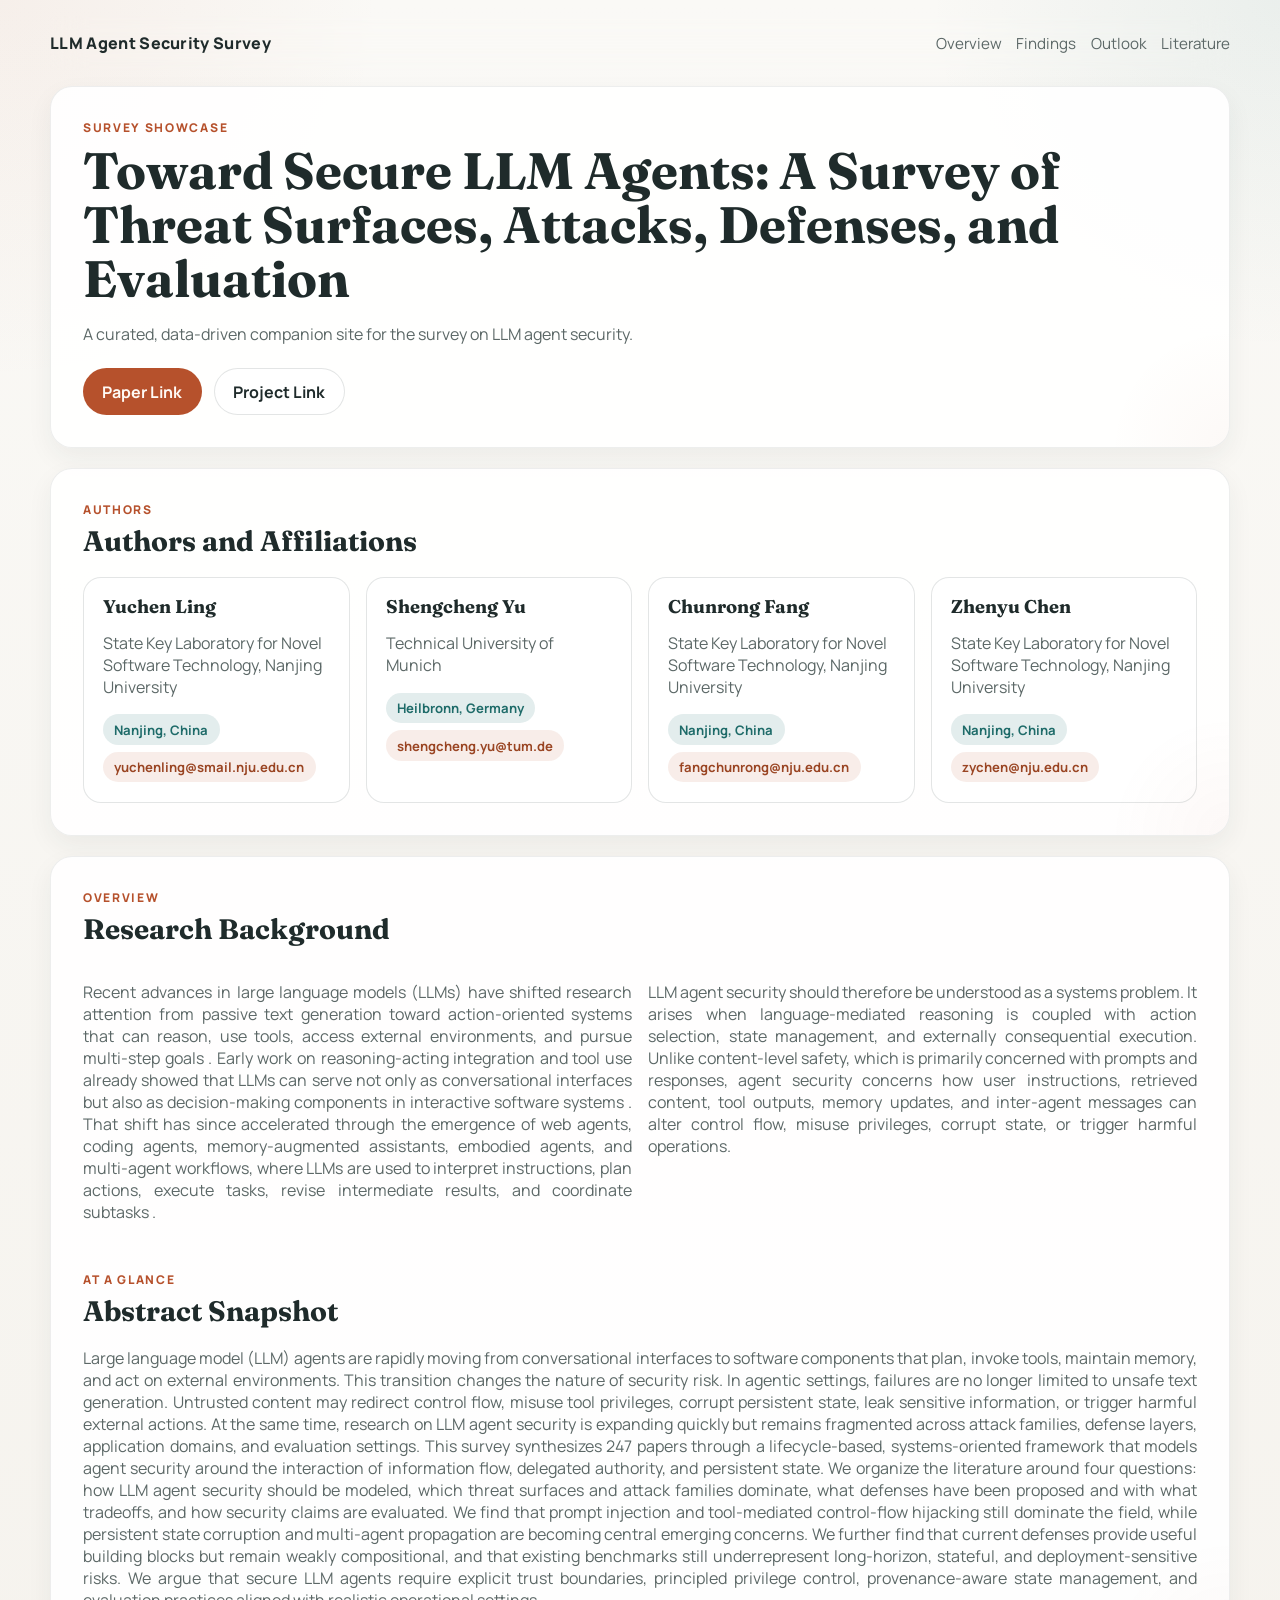
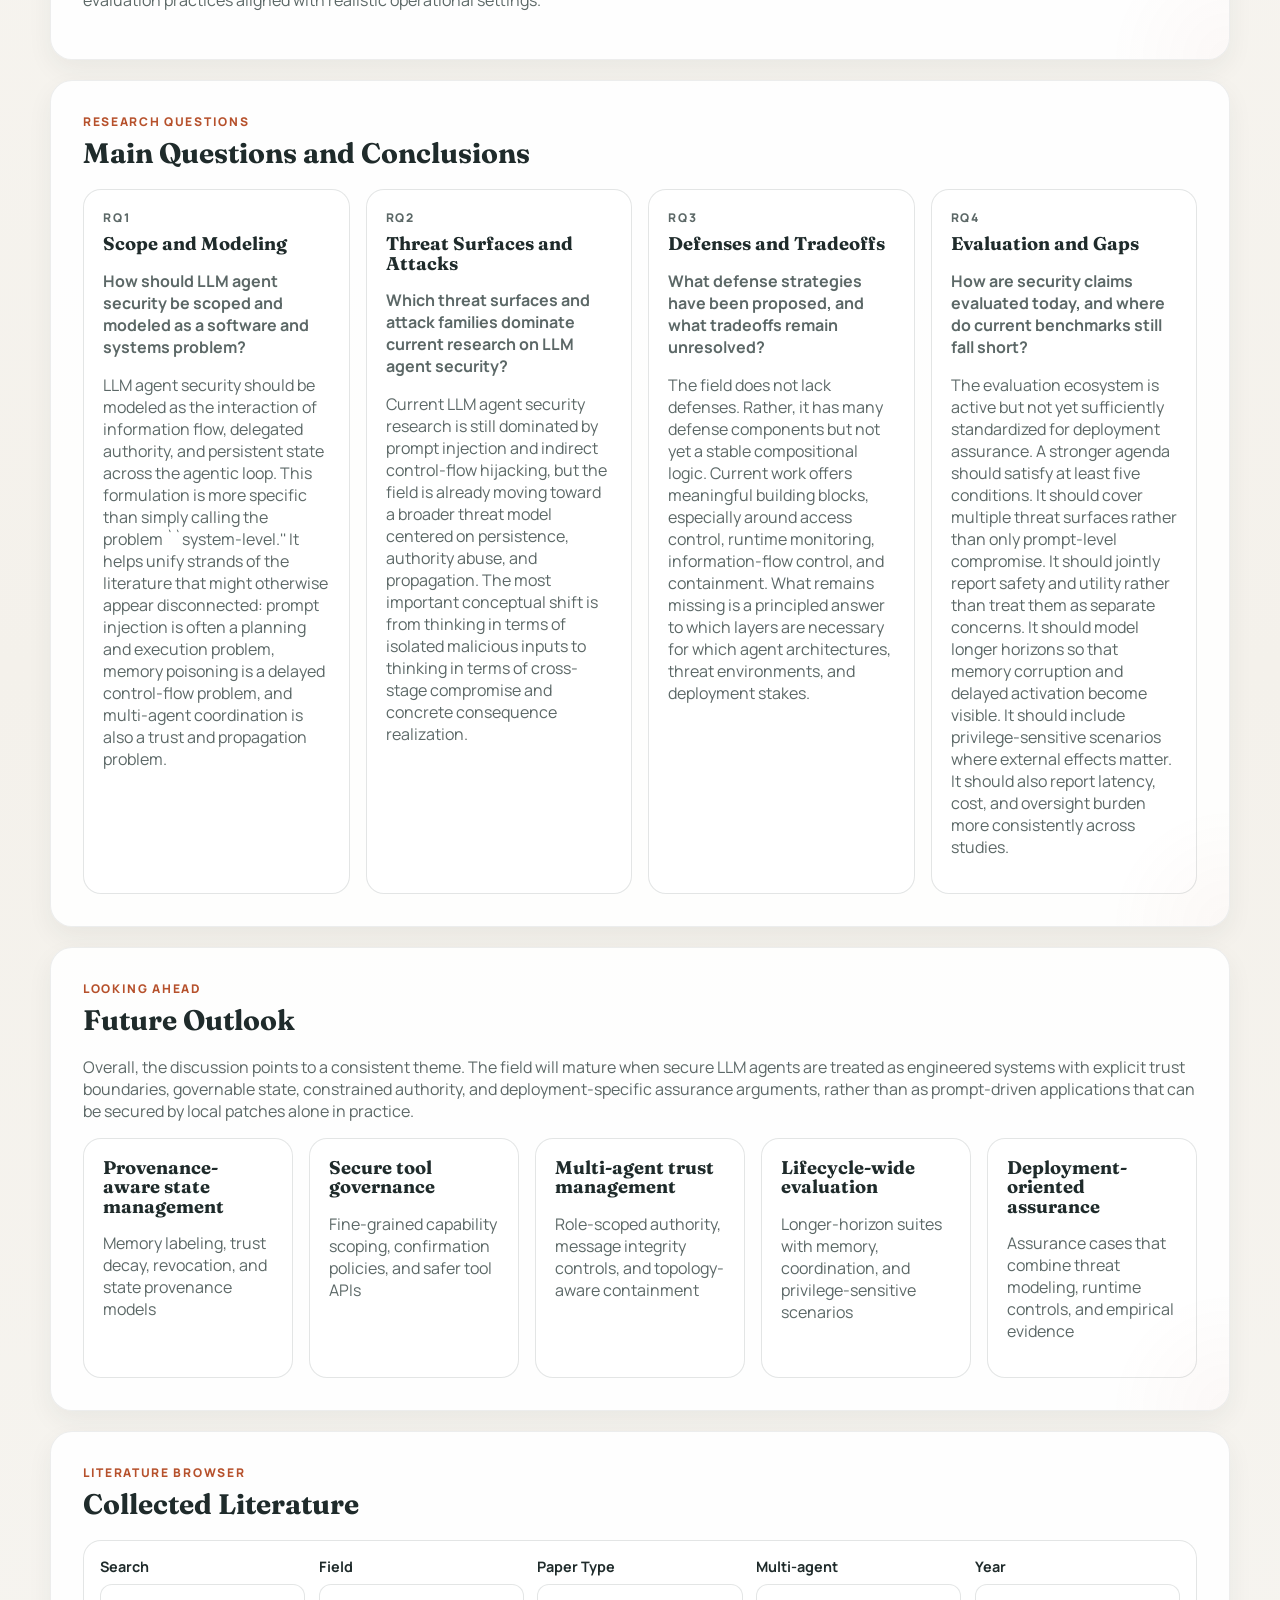
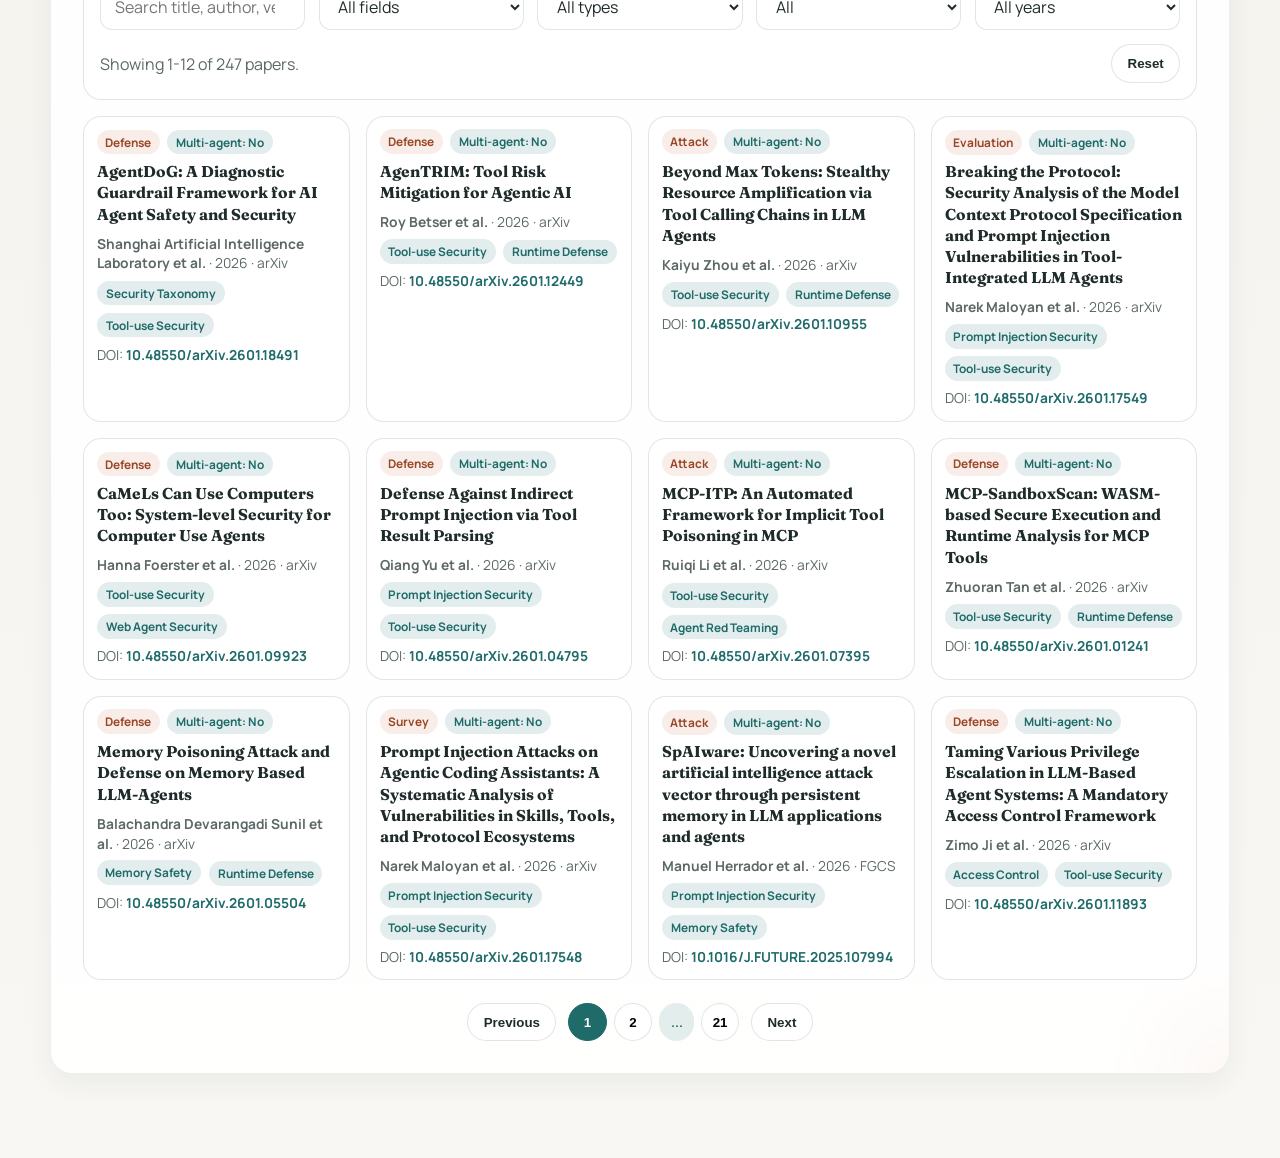
==== index.html @ 37739807 "remove local path" ====
<!DOCTYPE html>
<html lang="en">
  <head>
    <meta charset="UTF-8" />
    <meta name="viewport" content="width=device-width, initial-scale=1.0" />
    <title>LLM Agent Security Survey</title>
    <meta
      name="description"
      content="A data-driven companion site for the survey Toward Secure LLM Agents."
    />
    <link rel="preconnect" href="https://fonts.googleapis.com" />
    <link rel="preconnect" href="https://fonts.gstatic.com" crossorigin />
    <link
      href="https://fonts.googleapis.com/css2?family=Fraunces:opsz,wght@9..144,600;9..144,700&family=Manrope:wght@400;500;600;700;800&display=swap"
      rel="stylesheet"
    />
    <link rel="stylesheet" href="./styles.css" />
  </head>
  <body>
    <div class="page-shell">
      <header class="site-header">
        <a class="brand" href="#top">LLM Agent Security Survey</a>
        <nav class="top-nav">
          <a href="#overview">Overview</a>
          <a href="#questions">Findings</a>
          <a href="#outlook">Outlook</a>
          <a href="#literature">Literature</a>
        </nav>
      </header>

      <main id="top">
        <section class="hero panel">
          <div class="hero-copy">
            <p class="eyebrow">Survey Showcase</p>
            <h1 id="survey-title">Loading survey title...</h1>
            <p id="survey-subtitle" class="hero-subtitle"></p>
            <div class="hero-actions">
              <a id="paper-link" class="button button-primary" href="https://arxiv.org/abs/2606.10749" target="_blank" rel="noreferrer">
                Paper Link
              </a>
              <a id="code-link" class="button button-secondary" href="#" target="_blank" rel="noreferrer">
                Project Link
              </a>
            </div>
          </div>
        </section>

        <section class="authors panel">
          <div class="section-heading">
            <p class="eyebrow">Authors</p>
            <h2>Authors and Affiliations</h2>
          </div>
          <div id="authors-grid" class="authors-grid"></div>
        </section>

        <section id="overview" class="panel">
          <div class="section-heading">
            <p class="eyebrow">Overview</p>
            <h2>Research Background</h2>
          </div>
          <div id="background-copy" class="copy-grid"></div>

          <div class="section-heading section-heading-tight">
            <p class="eyebrow">At A Glance</p>
            <h2>Abstract Snapshot</h2>
          </div>
          <p id="abstract-copy" class="abstract-copy"></p>
        </section>

        <section id="questions" class="panel">
          <div class="section-heading">
            <p class="eyebrow">Research Questions</p>
            <h2>Main Questions and Conclusions</h2>
          </div>
          <div id="questions-grid" class="question-grid"></div>
        </section>

        <section id="outlook" class="panel">
          <div class="section-heading">
            <p class="eyebrow">Looking Ahead</p>
            <h2>Future Outlook</h2>
          </div>
          <p id="outlook-intro" class="section-intro"></p>
          <div id="outlook-grid" class="outlook-grid"></div>
        </section>

        <section id="literature" class="panel literature-panel">
          <div class="section-heading">
            <p class="eyebrow">Literature Browser</p>
            <h2>Collected Literature</h2>
          </div>

          <div class="controls-card">
            <div class="search-row">
              <label class="field">
                <span>Search</span>
                <input id="search-input" type="search" placeholder="Search title, author, venue, DOI..." />
              </label>

              <label class="field">
                <span>Field</span>
                <select id="search-field">
                  <option value="all">All fields</option>
                  <option value="title">Title</option>
                  <option value="authors">Authors</option>
                  <option value="venue">Venue</option>
                  <option value="year">Year</option>
                  <option value="doi">DOI</option>
                  <option value="typeTag">Type tag</option>
                  <option value="multiAgentLabel">Multi-agent</option>
                </select>
              </label>

              <label class="field">
                <span>Paper Type</span>
                <select id="type-filter">
                  <option value="all">All types</option>
                </select>
              </label>

              <label class="field">
                <span>Multi-agent</span>
                <select id="multi-agent-filter">
                  <option value="all">All</option>
                  <option value="Yes">Yes</option>
                  <option value="No">No</option>
                </select>
              </label>

              <label class="field">
                <span>Year</span>
                <select id="year-filter">
                  <option value="all">All years</option>
                </select>
              </label>
            </div>

            <div class="results-bar">
              <p id="results-summary" class="results-summary"></p>
              <button id="reset-filters" class="button button-secondary button-small" type="button">
                Reset
              </button>
            </div>
          </div>

          <div id="literature-grid" class="literature-grid"></div>

          <div class="pagination-bar">
            <button id="prev-page" class="button button-secondary button-small" type="button">Previous</button>
            <div id="page-numbers" class="page-numbers"></div>
            <button id="next-page" class="button button-secondary button-small" type="button">Next</button>
          </div>
        </section>
      </main>
    </div>

    <script src="./app.js?v=260610749-email" defer></script>
  </body>
</html>
---- styles.css ----
:root {
  --bg: #f7f6f2;
  --bg-strong: #f0ede6;
  --paper: rgba(255, 255, 255, 0.9);
  --ink: #1f2b2b;
  --muted: #5c6867;
  --line: rgba(31, 43, 43, 0.12);
  --accent: #b6512c;
  --accent-deep: #8d3b1b;
  --accent-soft: rgba(182, 81, 44, 0.12);
  --teal: #1e6b69;
  --teal-soft: rgba(30, 107, 105, 0.12);
  --shadow: 0 10px 26px rgba(31, 43, 43, 0.06);
  --radius-lg: 22px;
  --radius-md: 18px;
  --radius-sm: 12px;
  --max-width: 1180px;
}

* {
  box-sizing: border-box;
}

html {
  scroll-behavior: smooth;
}

body {
  margin: 0;
  min-height: 100vh;
  font-family: "Manrope", sans-serif;
  color: var(--ink);
  background:
    radial-gradient(circle at top left, rgba(182, 81, 44, 0.06), transparent 24rem),
    radial-gradient(circle at top right, rgba(30, 107, 105, 0.07), transparent 22rem),
    linear-gradient(180deg, #faf9f6 0%, #f4f1eb 52%, #f8f7f4 100%);
}

a {
  color: inherit;
}

.page-shell {
  width: min(calc(100% - 2rem), var(--max-width));
  margin: 0 auto;
  padding: 1rem 0 4rem;
}

.site-header {
  position: sticky;
  top: 0;
  z-index: 20;
  display: flex;
  justify-content: space-between;
  align-items: center;
  gap: 1rem;
  margin: 0 0 1rem;
  padding: 1rem 0;
  backdrop-filter: blur(16px);
}

.brand {
  font-weight: 800;
  text-decoration: none;
  letter-spacing: 0.02em;
}

.top-nav {
  display: flex;
  flex-wrap: wrap;
  gap: 0.9rem;
}

.top-nav a {
  color: var(--muted);
  text-decoration: none;
  font-size: 0.95rem;
}

.panel {
  background: var(--paper);
  border: 1px solid rgba(31, 43, 43, 0.08);
  box-shadow: var(--shadow);
  border-radius: var(--radius-lg);
  padding: 2rem;
  margin-bottom: 1.25rem;
  position: relative;
  overflow: hidden;
}

.panel::after {
  content: "";
  position: absolute;
  inset: auto -8rem -8rem auto;
  width: 16rem;
  height: 16rem;
  background: radial-gradient(circle, rgba(182, 81, 44, 0.035), transparent 66%);
  pointer-events: none;
}

.hero {
  min-height: auto;
}

.eyebrow {
  margin: 0 0 0.5rem;
  text-transform: uppercase;
  letter-spacing: 0.14em;
  font-size: 0.75rem;
  font-weight: 800;
  color: var(--accent);
}

h1,
h2,
h3 {
  font-family: "Fraunces", serif;
  line-height: 1.05;
  margin: 0;
}

h1 {
  font-size: clamp(2.4rem, 4vw, 4rem);
  max-width: none;
}

h2 {
  font-size: clamp(1.6rem, 2.2vw, 2.2rem);
}

.hero-subtitle,
.section-intro,
.abstract-copy,
.copy-grid p,
.question-card p,
.outlook-card p,
.author-card p,
.paper-card p {
  color: var(--muted);
}

#overview .copy-grid p,
#overview .abstract-copy {
  text-align: justify;
  text-justify: inter-word;
}

.hero-subtitle {
  margin: 1rem 0 1.25rem;
  max-width: 72ch;
  font-size: 1rem;
  line-height: 1.7;
}

.hero-actions,
.pagination-bar,
.results-bar {
  display: flex;
  align-items: center;
  gap: 0.75rem;
  flex-wrap: wrap;
}

.button {
  display: inline-flex;
  align-items: center;
  justify-content: center;
  gap: 0.4rem;
  min-height: 2.9rem;
  padding: 0 1.15rem;
  border-radius: 999px;
  border: 1px solid transparent;
  text-decoration: none;
  font-weight: 700;
  cursor: pointer;
  transition: transform 180ms ease, background 180ms ease, border-color 180ms ease;
}

.button:hover {
  transform: translateY(-1px);
}

.button-primary {
  background: var(--accent);
  color: #fffaf5;
}

.button-primary:hover {
  background: var(--accent-deep);
}

.button-secondary {
  background: rgba(255, 255, 255, 0.82);
  border-color: var(--line);
  color: var(--ink);
}

.button-small {
  min-height: 2.4rem;
  padding: 0 0.95rem;
}

.author-card,
.question-card,
.outlook-card,
.paper-card,
.controls-card {
  border-radius: var(--radius-md);
  border: 1px solid var(--line);
  background: rgba(255, 255, 255, 0.86);
}

.section-heading {
  margin-bottom: 1.35rem;
}

.section-heading-tight {
  margin-top: 2rem;
}

.authors-grid,
.question-grid,
.outlook-grid,
.literature-grid,
.copy-grid {
  display: grid;
  gap: 1rem;
}

.authors-grid {
  grid-template-columns: repeat(auto-fit, minmax(220px, 1fr));
}

.copy-grid {
  grid-template-columns: repeat(auto-fit, minmax(260px, 1fr));
}

.question-grid {
  grid-template-columns: repeat(auto-fit, minmax(250px, 1fr));
}

.outlook-grid {
  grid-template-columns: repeat(5, minmax(0, 1fr));
}

.literature-grid {
  grid-template-columns: repeat(auto-fit, minmax(235px, 1fr));
  margin-top: 1rem;
}

.author-card,
.question-card,
.outlook-card,
.paper-card {
  padding: 1.2rem;
}

.author-card h3,
.question-card h3,
.outlook-card h3,
.paper-card h3 {
  font-size: 1.15rem;
  margin-bottom: 0.65rem;
}

.author-meta,
.paper-meta,
.paper-tags,
.page-numbers {
  display: flex;
  gap: 0.45rem;
  flex-wrap: wrap;
}

.chip {
  display: inline-flex;
  align-items: center;
  min-height: 1.9rem;
  padding: 0 0.7rem;
  border-radius: 999px;
  background: rgba(182, 81, 44, 0.1);
  color: #9a4523;
  font-size: 0.82rem;
  font-weight: 700;
}

.chip-muted {
  background: var(--teal-soft);
  color: var(--teal);
}

.chip-email {
  text-decoration: none;
}

.chip-email:hover {
  text-decoration: underline;
}

.controls-card {
  padding: 1rem;
}

.search-row {
  display: grid;
  grid-template-columns: repeat(5, minmax(0, 1fr));
  gap: 0.85rem;
}

.field {
  display: flex;
  flex-direction: column;
  gap: 0.45rem;
}

.field span {
  font-size: 0.9rem;
  font-weight: 700;
}

.field input,
.field select {
  min-height: 2.9rem;
  width: 100%;
  padding: 0 0.9rem;
  border-radius: var(--radius-sm);
  border: 1px solid var(--line);
  background: #ffffff;
  color: var(--ink);
  font: inherit;
}

.results-bar {
  justify-content: space-between;
  margin-top: 0.9rem;
}

.results-summary {
  margin: 0;
  color: var(--muted);
}

.paper-card {
  display: flex;
  flex-direction: column;
  gap: 0.45rem;
  padding: 0.78rem 0.82rem;
}

.paper-card h3 {
  font-size: 0.98rem;
  line-height: 1.35;
  margin-bottom: 0.1rem;
}

.paper-card .meta-line {
  margin: 0;
  font-size: 0.86rem;
  line-height: 1.45;
}

.paper-card .doi-link {
  color: var(--teal);
  text-decoration: none;
  font-weight: 700;
  word-break: break-all;
}

.paper-card .doi-link:hover {
  text-decoration: underline;
}

.paper-card .empty-doi {
  color: var(--muted);
  font-style: italic;
}

.paper-card .chip {
  min-height: 1.55rem;
  padding: 0 0.55rem;
  font-size: 0.74rem;
}

.pagination-bar {
  justify-content: center;
  margin-top: 1.4rem;
}

.page-number {
  min-width: 2.4rem;
  min-height: 2.4rem;
  border-radius: 999px;
  border: 1px solid var(--line);
  background: rgba(255, 255, 255, 0.6);
  font-weight: 700;
  cursor: pointer;
}

.page-number.is-active {
  background: var(--teal);
  color: white;
  border-color: var(--teal);
}

.empty-state {
  padding: 2rem;
  text-align: center;
  border: 1px dashed var(--line);
  border-radius: var(--radius-md);
  color: var(--muted);
  background: rgba(255, 255, 255, 0.78);
}

.fade-in {
  animation: rise 420ms ease both;
}

@keyframes rise {
  from {
    opacity: 0;
    transform: translateY(10px);
  }
  to {
    opacity: 1;
    transform: translateY(0);
  }
}

@media (max-width: 980px) {
  .outlook-grid {
    grid-template-columns: repeat(3, minmax(0, 1fr));
  }

  .search-row {
    grid-template-columns: repeat(2, minmax(0, 1fr));
  }
}

@media (max-width: 760px) {
  .page-shell {
    width: min(calc(100% - 1rem), var(--max-width));
  }

  .site-header {
    flex-direction: column;
    align-items: flex-start;
  }

  .panel {
    padding: 1.25rem;
    border-radius: 22px;
  }

  .outlook-grid,
  .search-row {
    grid-template-columns: 1fr;
  }
}
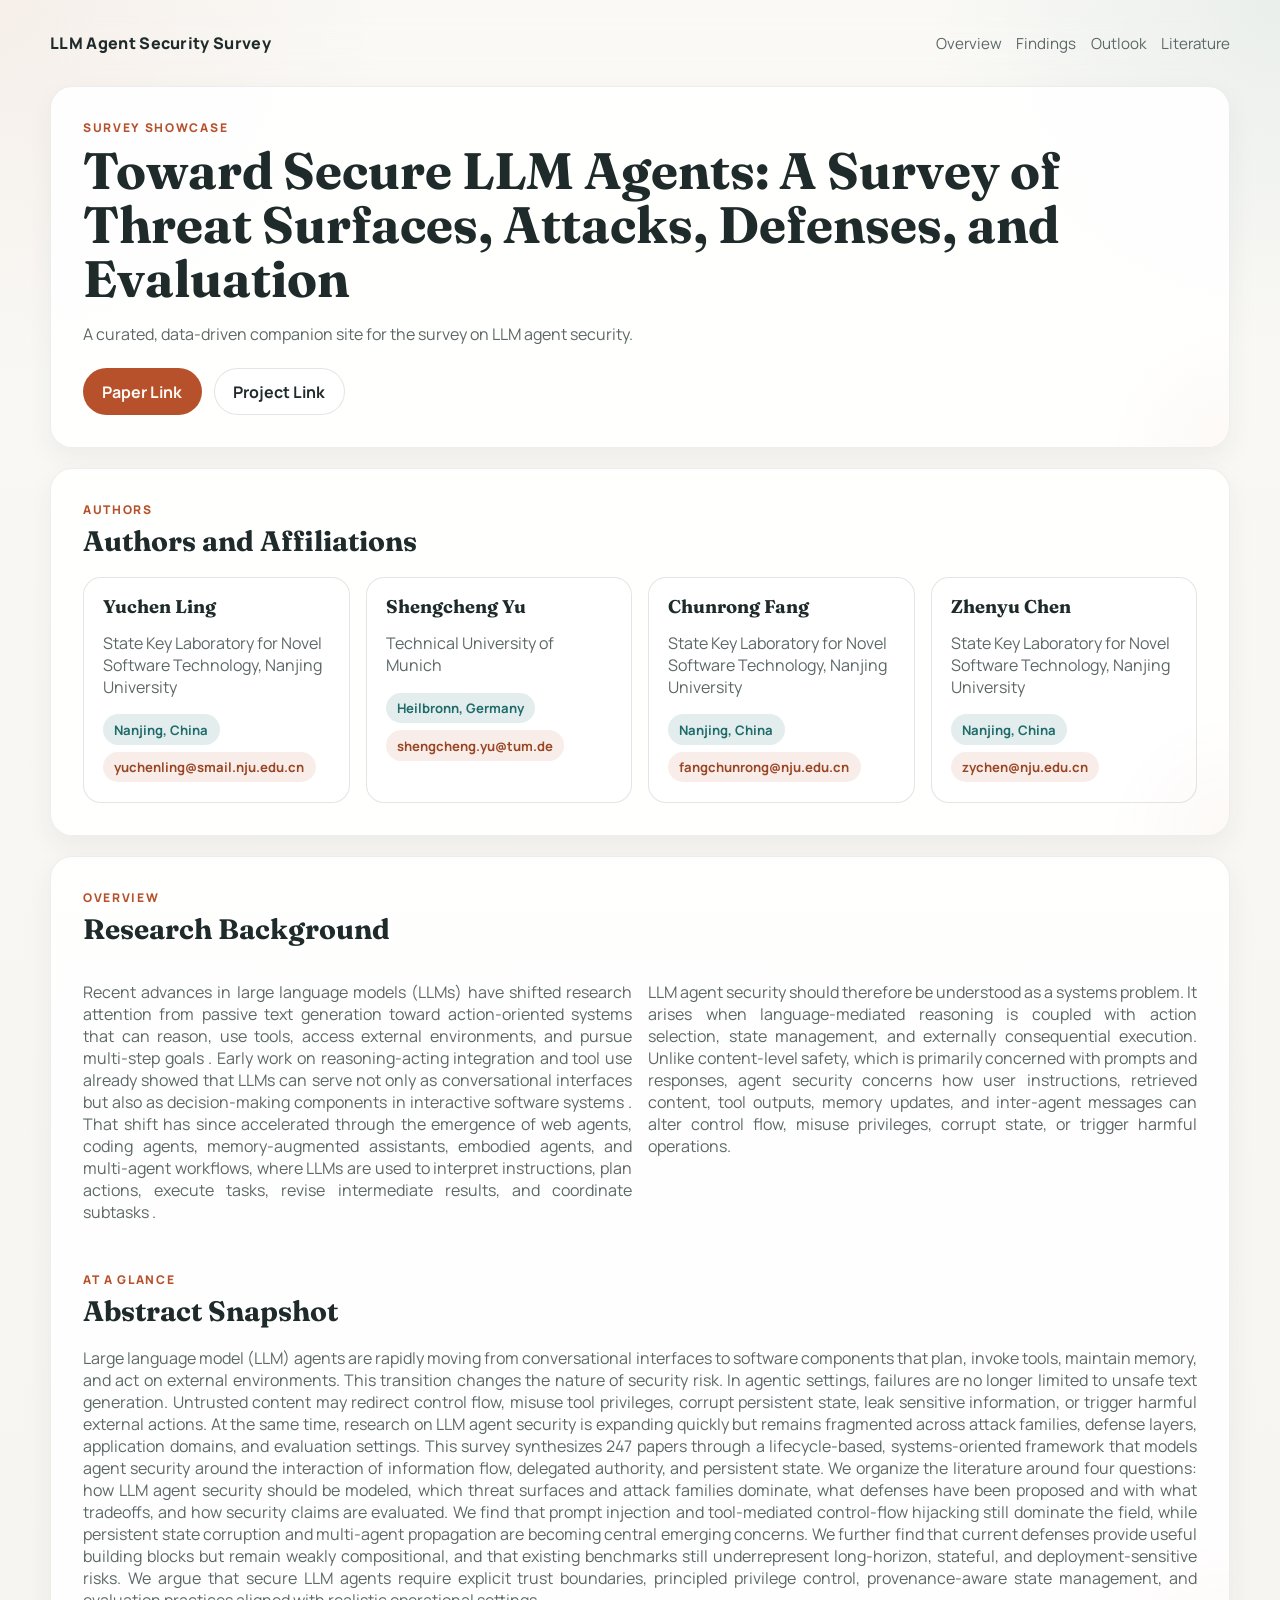
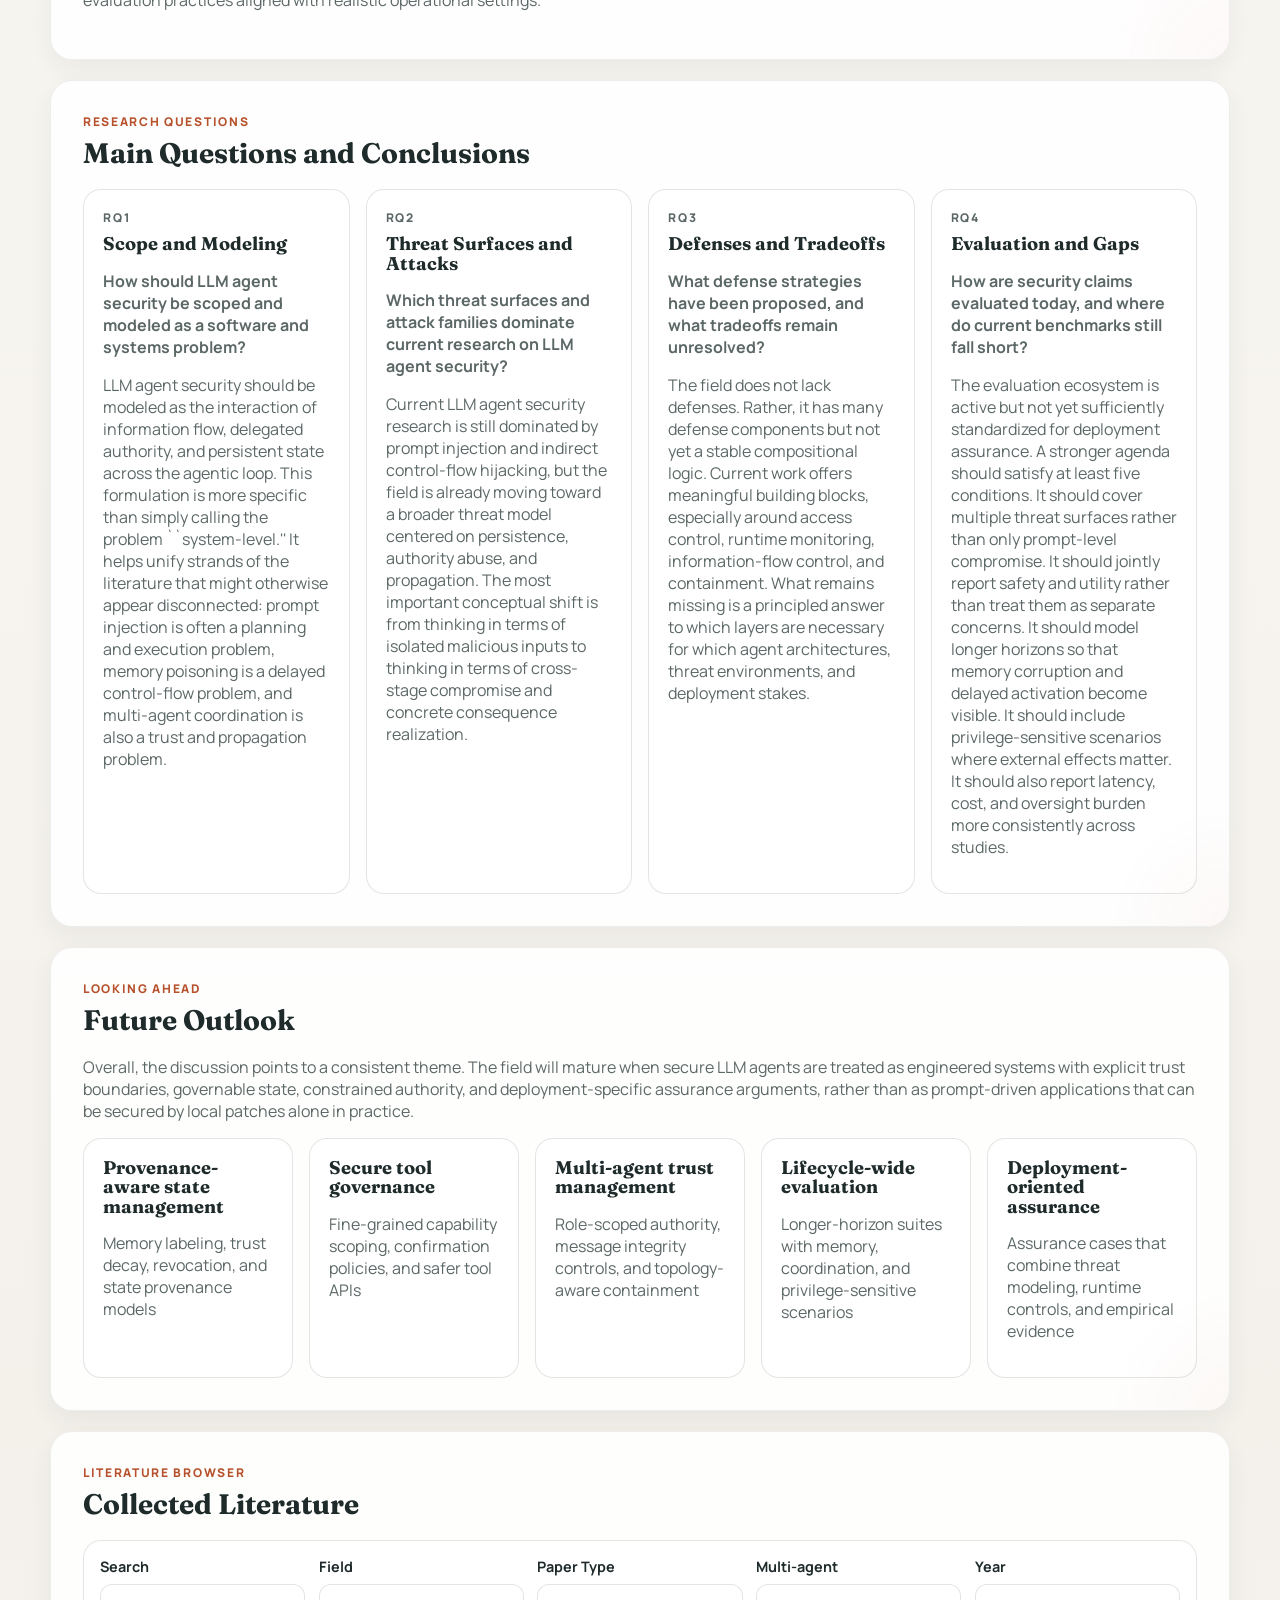
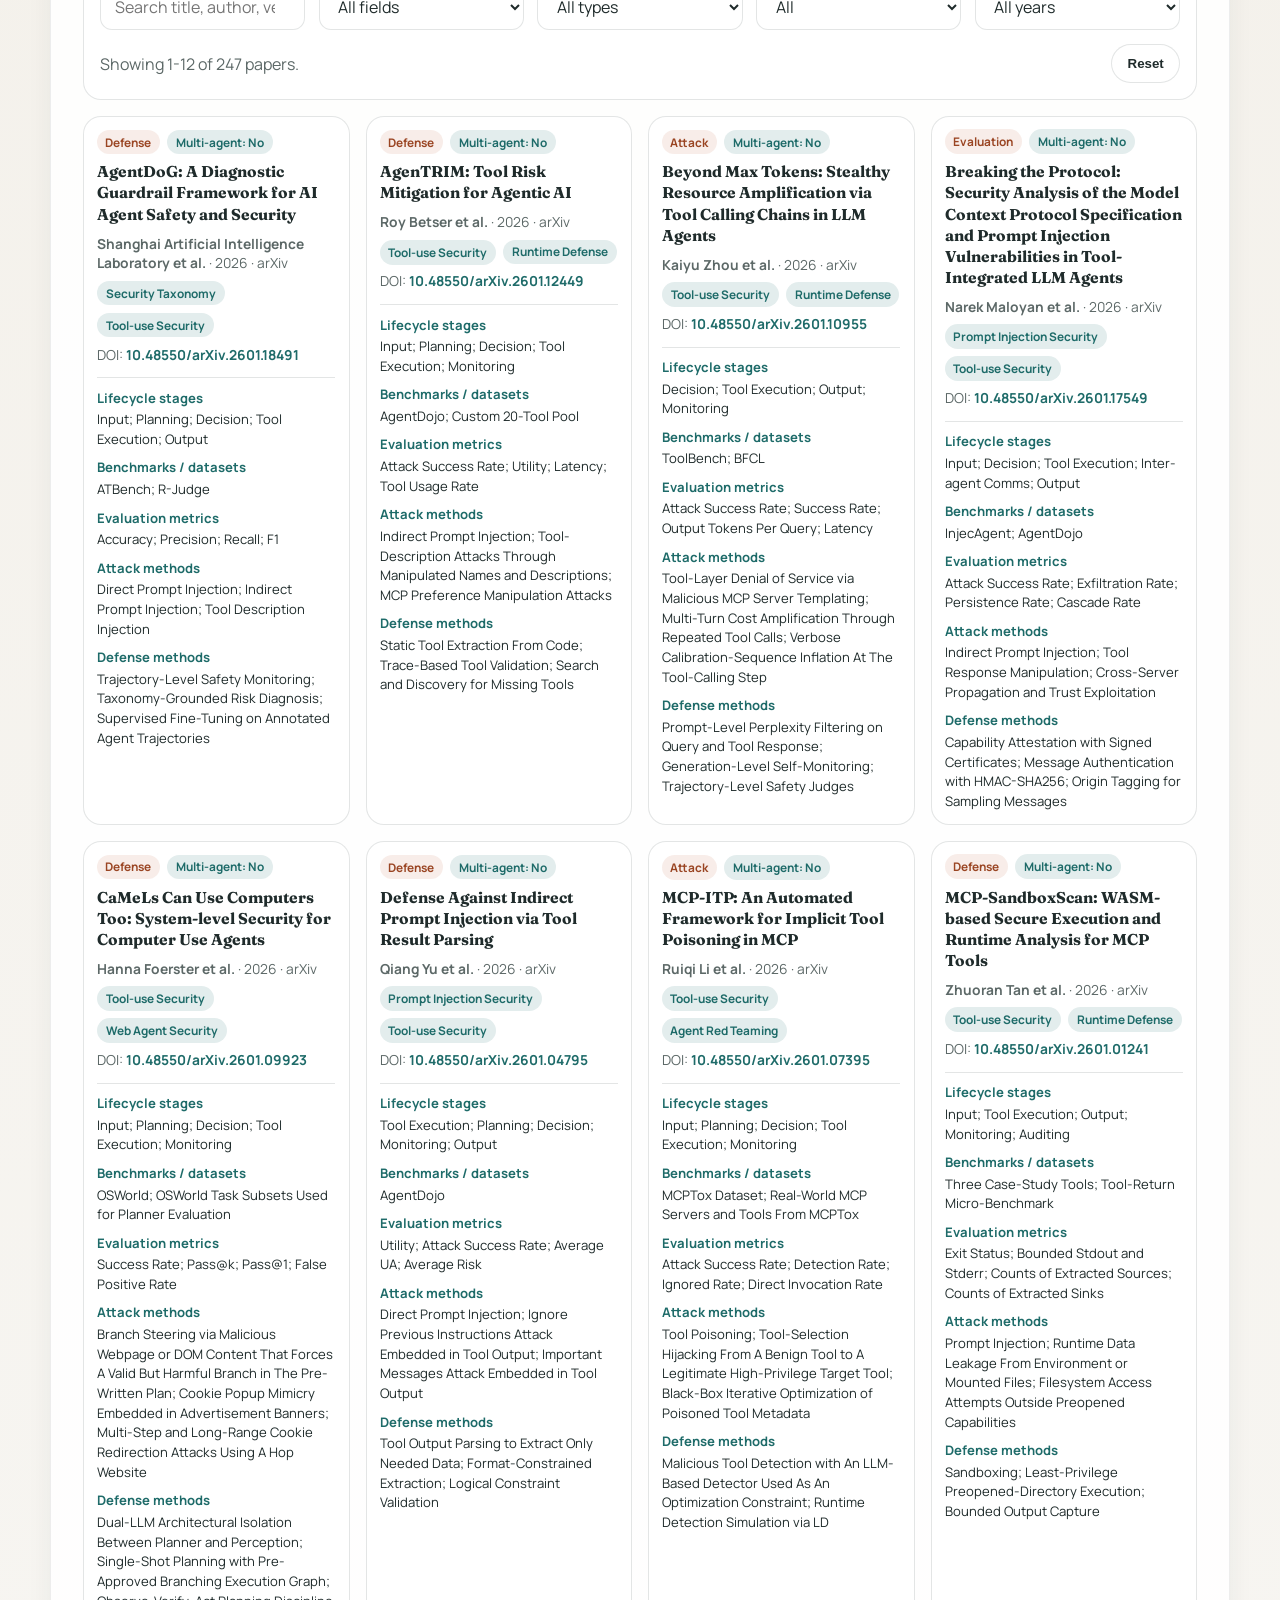
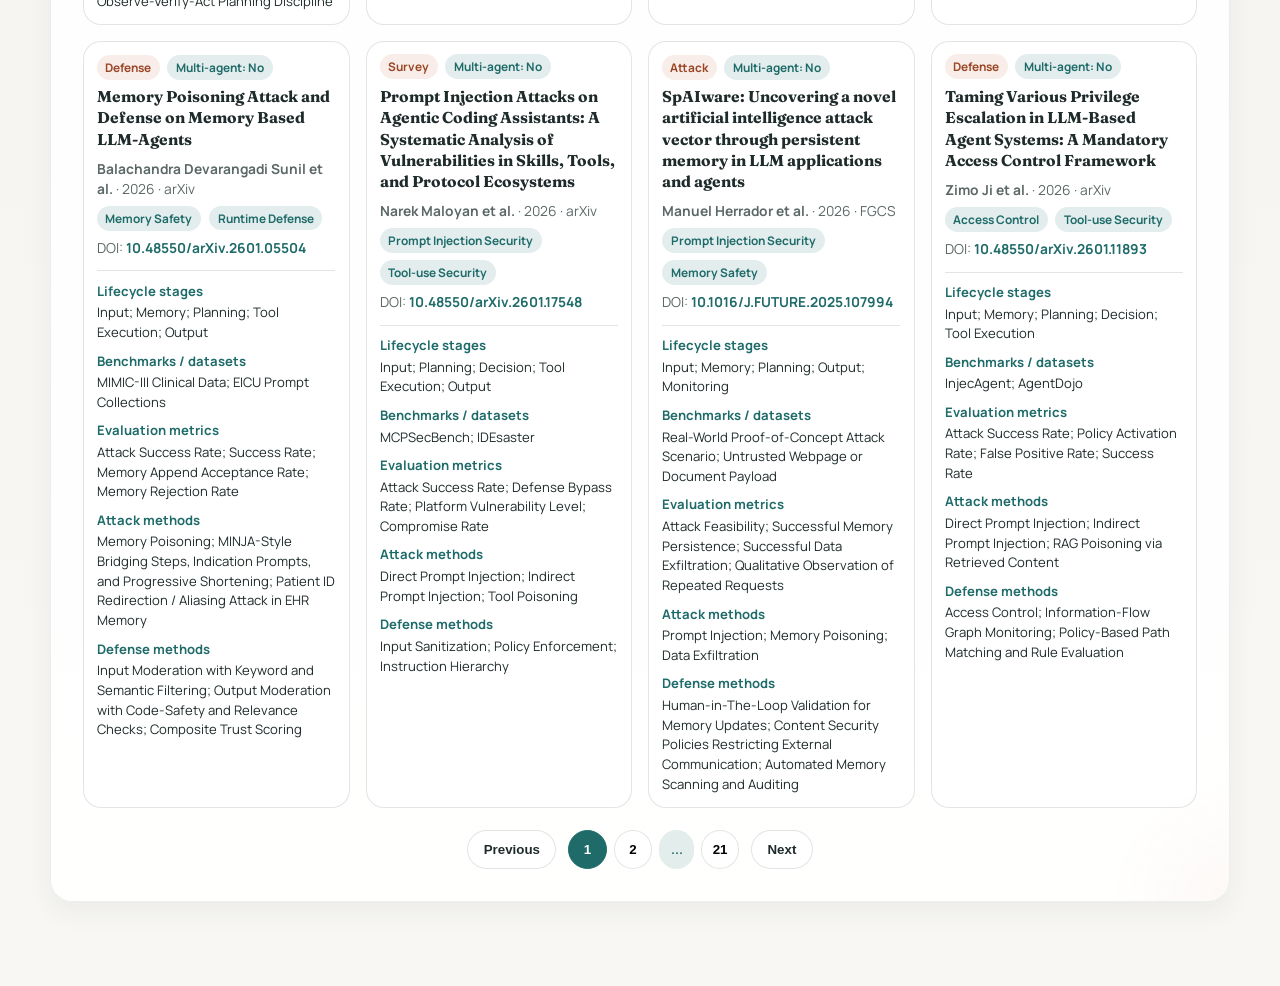
==== commit 3aa93246: "Expose five technical annotation fields in literature browser" ====
--- a/index.html
+++ b/index.html
@@ -14,7 +14,7 @@
       href="https://fonts.googleapis.com/css2?family=Fraunces:opsz,wght@9..144,600;9..144,700&family=Manrope:wght@400;500;600;700;800&display=swap"
       rel="stylesheet"
     />
-    <link rel="stylesheet" href="./styles.css" />
+    <link rel="stylesheet" href="./styles.css?v=20261117-annotations" />
   </head>
   <body>
     <div class="page-shell">
@@ -108,6 +108,11 @@
                   <option value="doi">DOI</option>
                   <option value="typeTag">Type tag</option>
                   <option value="multiAgentLabel">Multi-agent</option>
+                  <option value="lifecycleStage">Lifecycle stages</option>
+                  <option value="benchmark">Benchmarks / datasets</option>
+                  <option value="evaluationMetrics">Evaluation metrics</option>
+                  <option value="attackMethods">Attack methods</option>
+                  <option value="defenseMethods">Defense methods</option>
                 </select>
               </label>
 
@@ -154,6 +159,6 @@
       </main>
     </div>
 
-    <script src="./app.js?v=260610749-email" defer></script>
+    <script src="./app.js?v=20261117-annotations" defer></script>
   </body>
 </html>
--- a/styles.css
+++ b/styles.css
@@ -386,6 +386,32 @@
   margin-top: 1.4rem;
 }
 
+.paper-annotations {
+  margin: 0.35rem 0 0;
+  padding-top: 0.65rem;
+  border-top: 1px solid var(--line);
+  font-size: 0.82rem;
+  line-height: 1.5;
+}
+
+.annotation-row + .annotation-row {
+  margin-top: 0.55rem;
+}
+
+.paper-annotations dt {
+  font-weight: 700;
+  color: var(--teal);
+}
+
+.paper-annotations dd {
+  margin: 0.12rem 0 0;
+  overflow-wrap: anywhere;
+}
+
+.empty-annotation {
+  color: var(--muted);
+}
+
 .page-number {
   min-width: 2.4rem;
   min-height: 2.4rem;
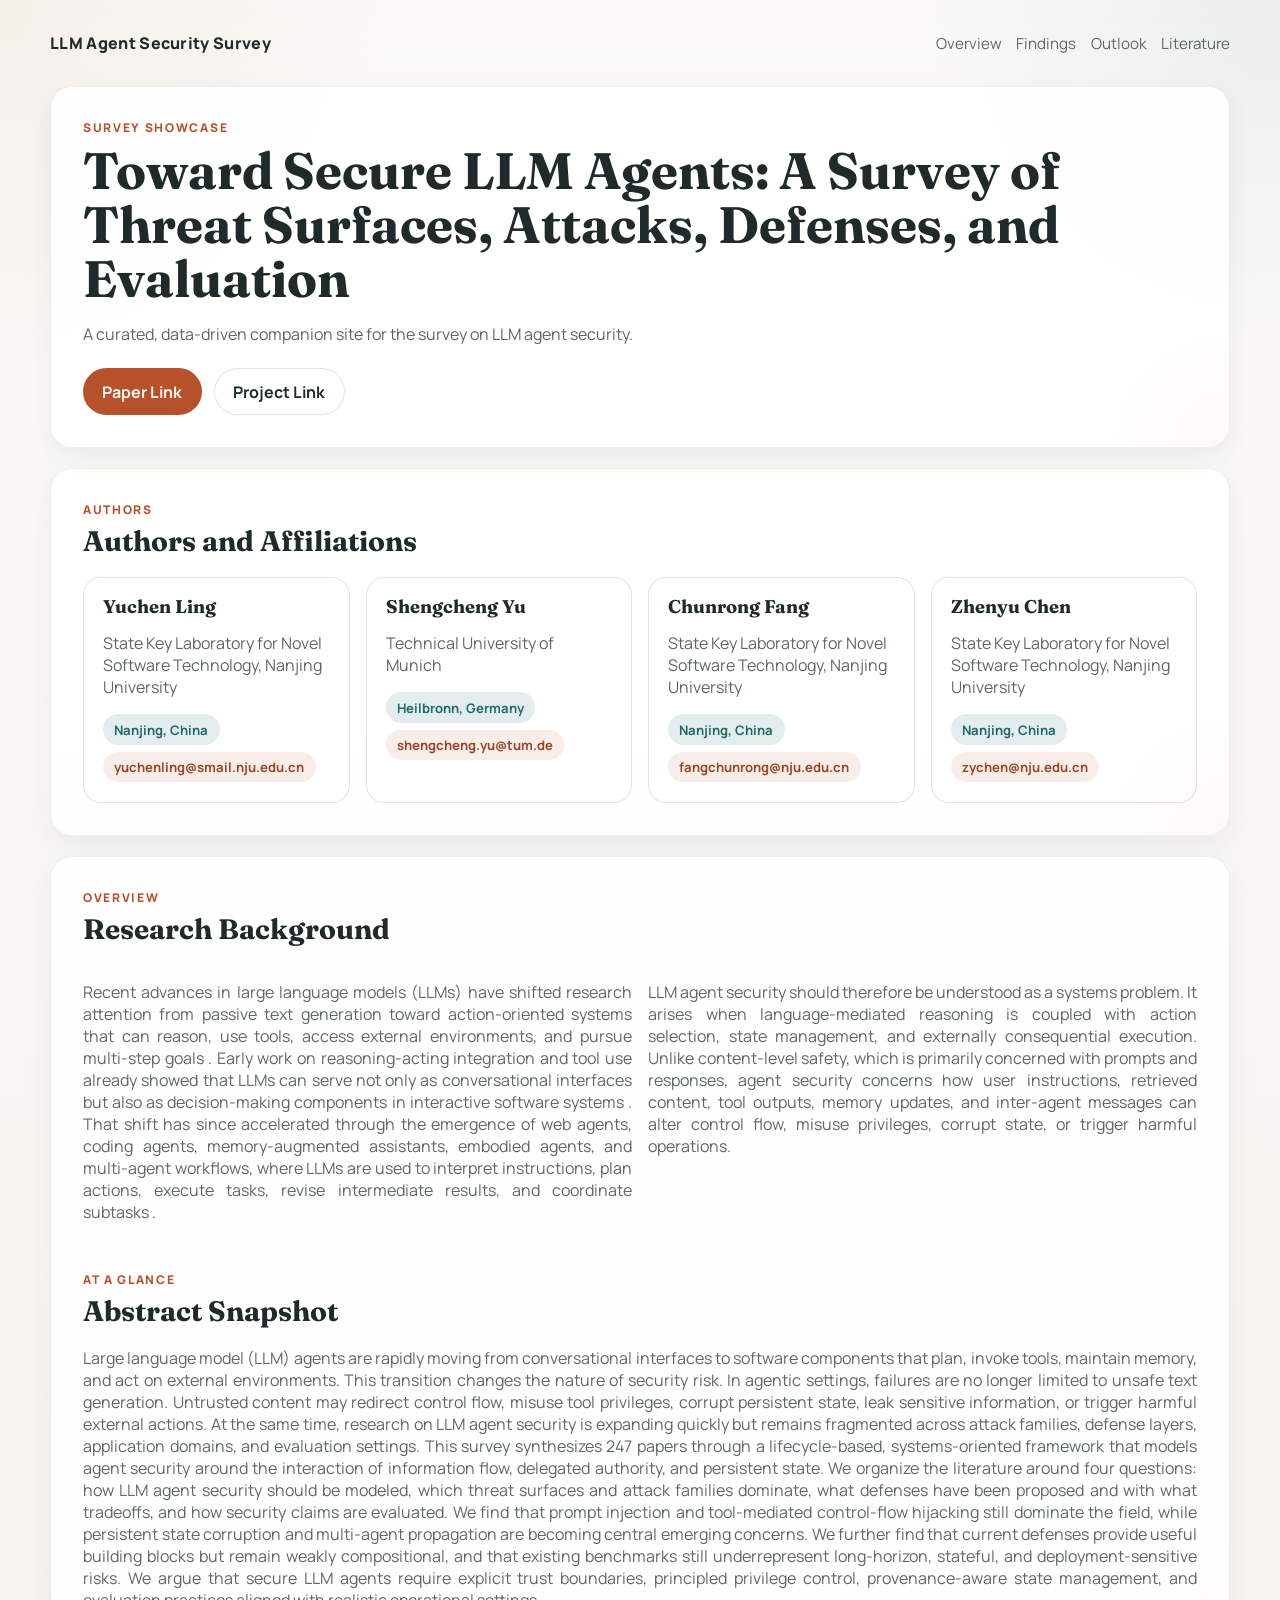
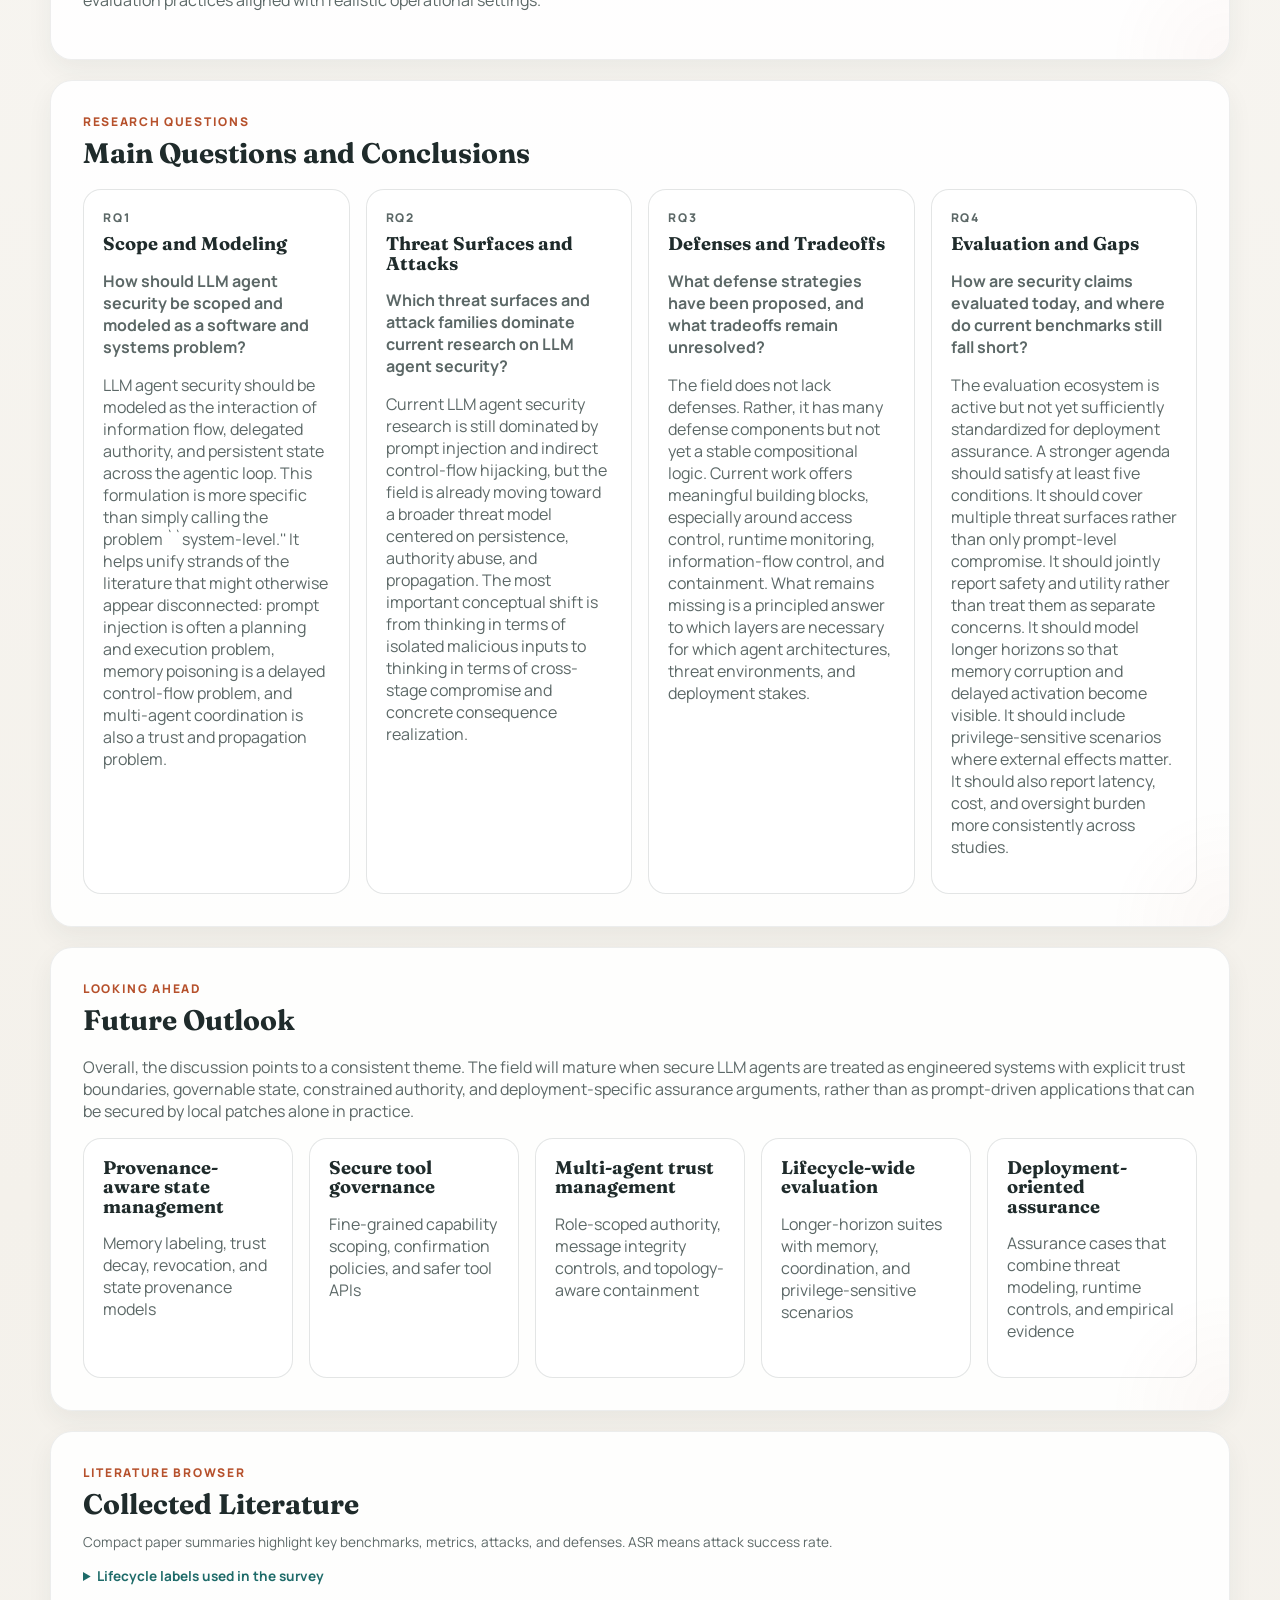
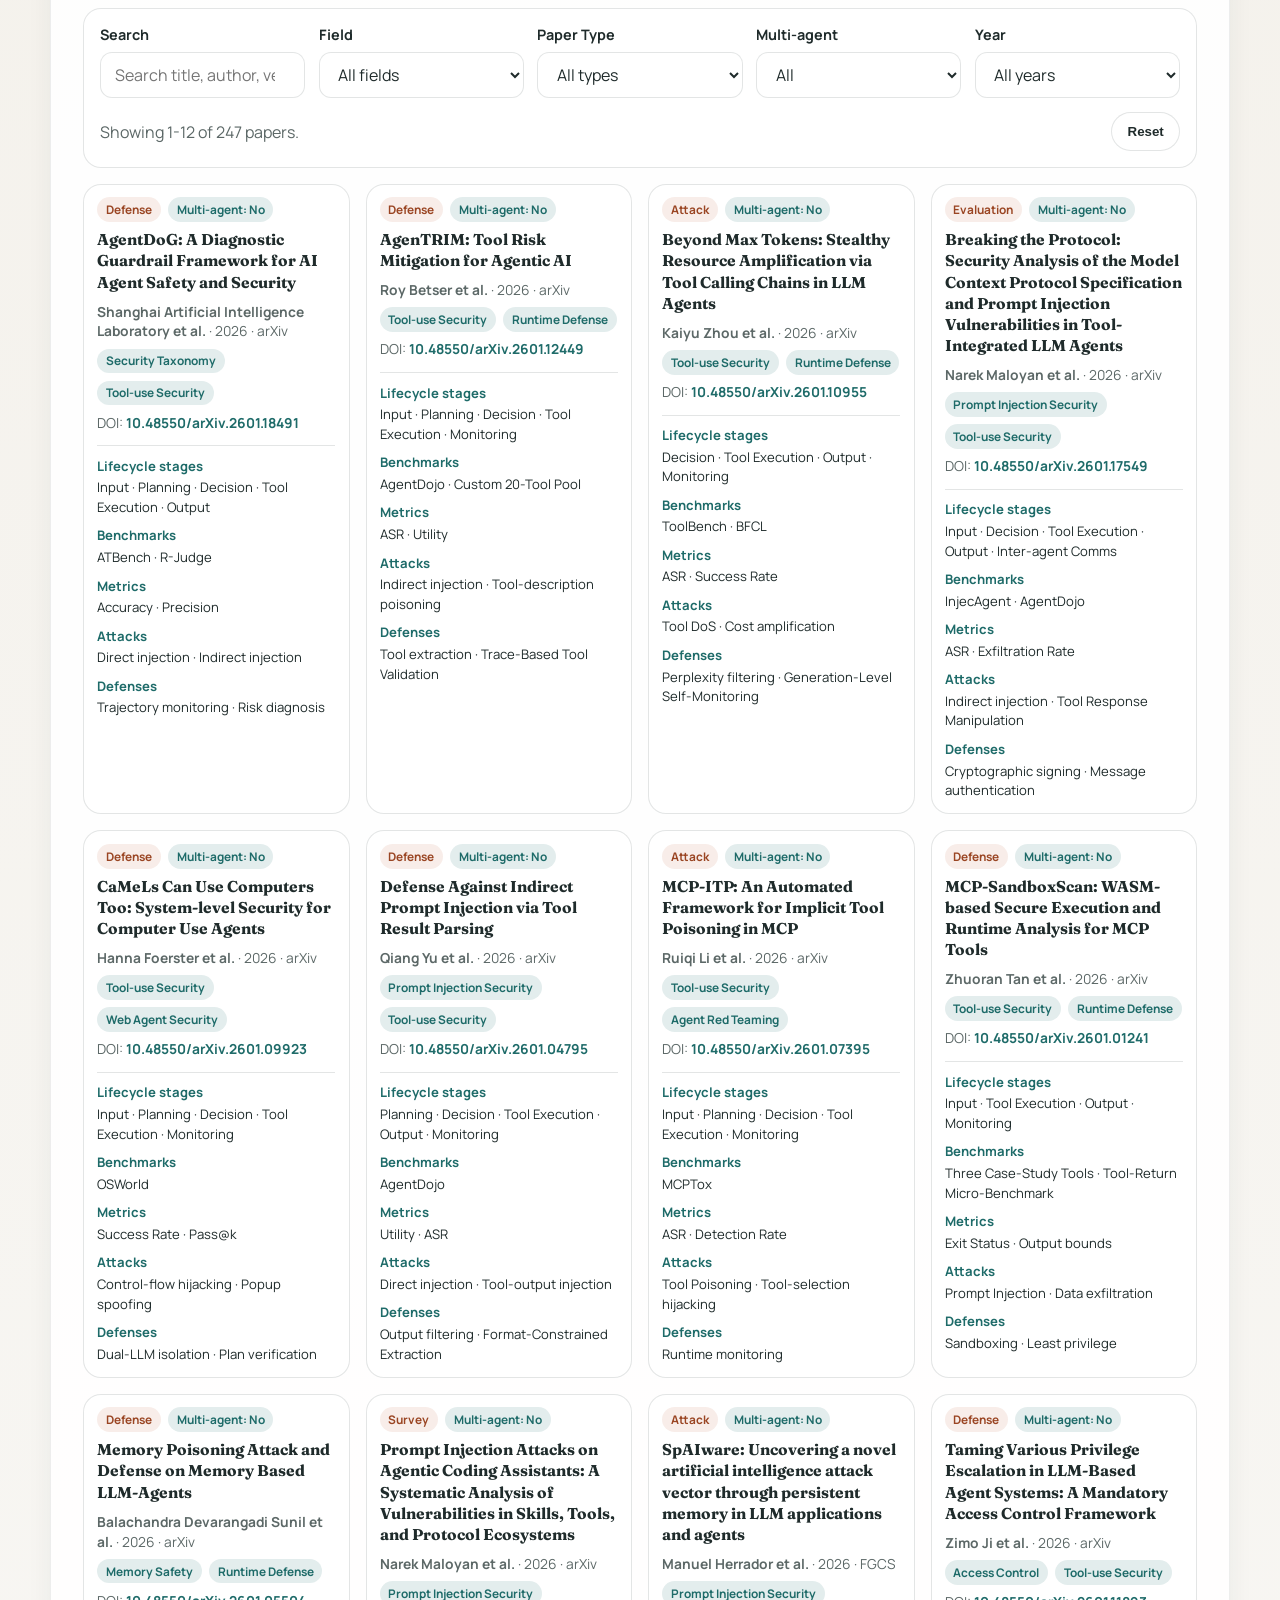
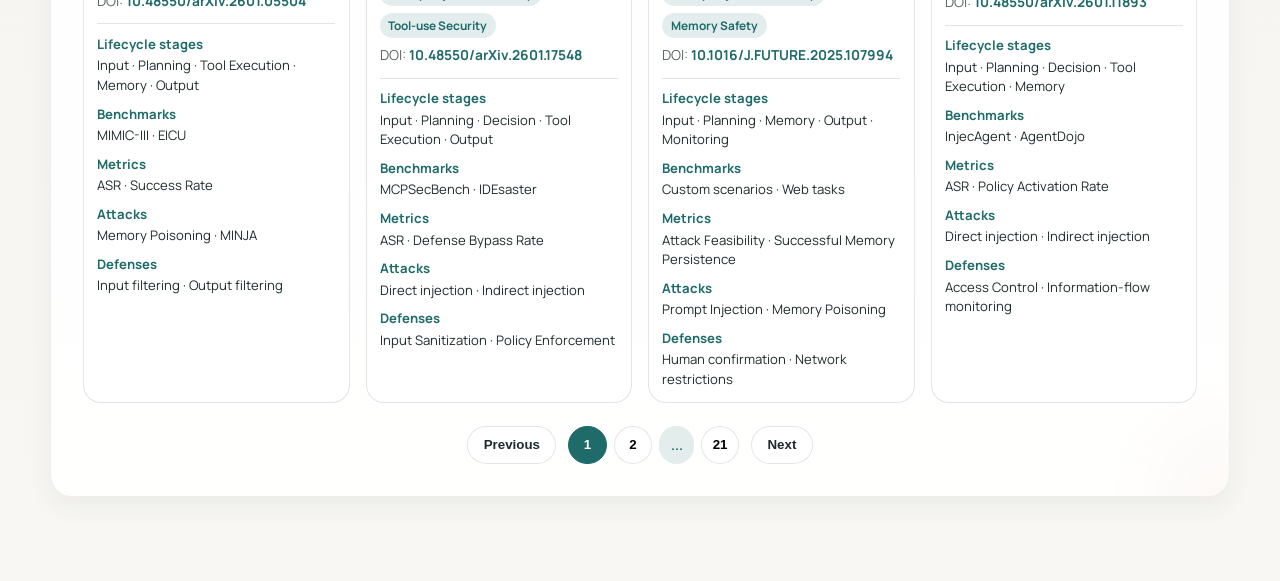
==== commit a4288f8e: "Condense paper annotations and align lifecycle labels with survey" ====
--- a/index.html
+++ b/index.html
@@ -14,7 +14,7 @@
       href="https://fonts.googleapis.com/css2?family=Fraunces:opsz,wght@9..144,600;9..144,700&family=Manrope:wght@400;500;600;700;800&display=swap"
       rel="stylesheet"
     />
-    <link rel="stylesheet" href="./styles.css?v=20261117-annotations" />
+    <link rel="stylesheet" href="./styles.css?v=20261117-compact" />
   </head>
   <body>
     <div class="page-shell">
@@ -88,6 +88,21 @@
           <div class="section-heading">
             <p class="eyebrow">Literature Browser</p>
             <h2>Collected Literature</h2>
+            <p class="annotation-note">Compact paper summaries highlight key benchmarks, metrics, attacks, and defenses. ASR means attack success rate.</p>
+            <details class="lifecycle-guide">
+              <summary>Lifecycle labels used in the survey</summary>
+              <dl>
+                <div><dt>Input</dt><dd>Inbound context and observations.</dd></div>
+                <div><dt>Planning</dt><dd>Task decomposition, reasoning, and trajectory generation.</dd></div>
+                <div><dt>Decision</dt><dd>Commitment to the next action or delegation target.</dd></div>
+                <div><dt>Tool Execution</dt><dd>Execution through tools or the environment.</dd></div>
+                <div><dt>Memory</dt><dd>Transient or persistent state and its reuse.</dd></div>
+                <div><dt>Output</dt><dd>Externally visible results and side effects.</dd></div>
+                <div><dt>Monitoring</dt><dd>Observation and checking of agent behavior.</dd></div>
+                <div><dt>Inter-agent Comms</dt><dd>Information exchanged between agents.</dd></div>
+                <div><dt>Coordination</dt><dd>Organization of joint agent activity.</dd></div>
+              </dl>
+            </details>
           </div>
 
           <div class="controls-card">
@@ -159,6 +174,6 @@
       </main>
     </div>
 
-    <script src="./app.js?v=20261117-annotations" defer></script>
+    <script src="./app.js?v=20261117-compact" defer></script>
   </body>
 </html>
--- a/styles.css
+++ b/styles.css
@@ -394,6 +394,28 @@
   line-height: 1.5;
 }
 
+.annotation-note,
+.lifecycle-guide {
+  font-size: 0.85rem;
+  line-height: 1.5;
+  color: var(--muted);
+}
+
+.lifecycle-guide summary {
+  cursor: pointer;
+  color: var(--teal);
+  font-weight: 700;
+}
+
+.lifecycle-guide dl {
+  display: grid;
+  grid-template-columns: repeat(auto-fit, minmax(220px, 1fr));
+  gap: 0.65rem 1rem;
+}
+
+.lifecycle-guide dt { font-weight: 700; color: var(--ink); }
+.lifecycle-guide dd { margin: 0; }
+
 .annotation-row + .annotation-row {
   margin-top: 0.55rem;
 }
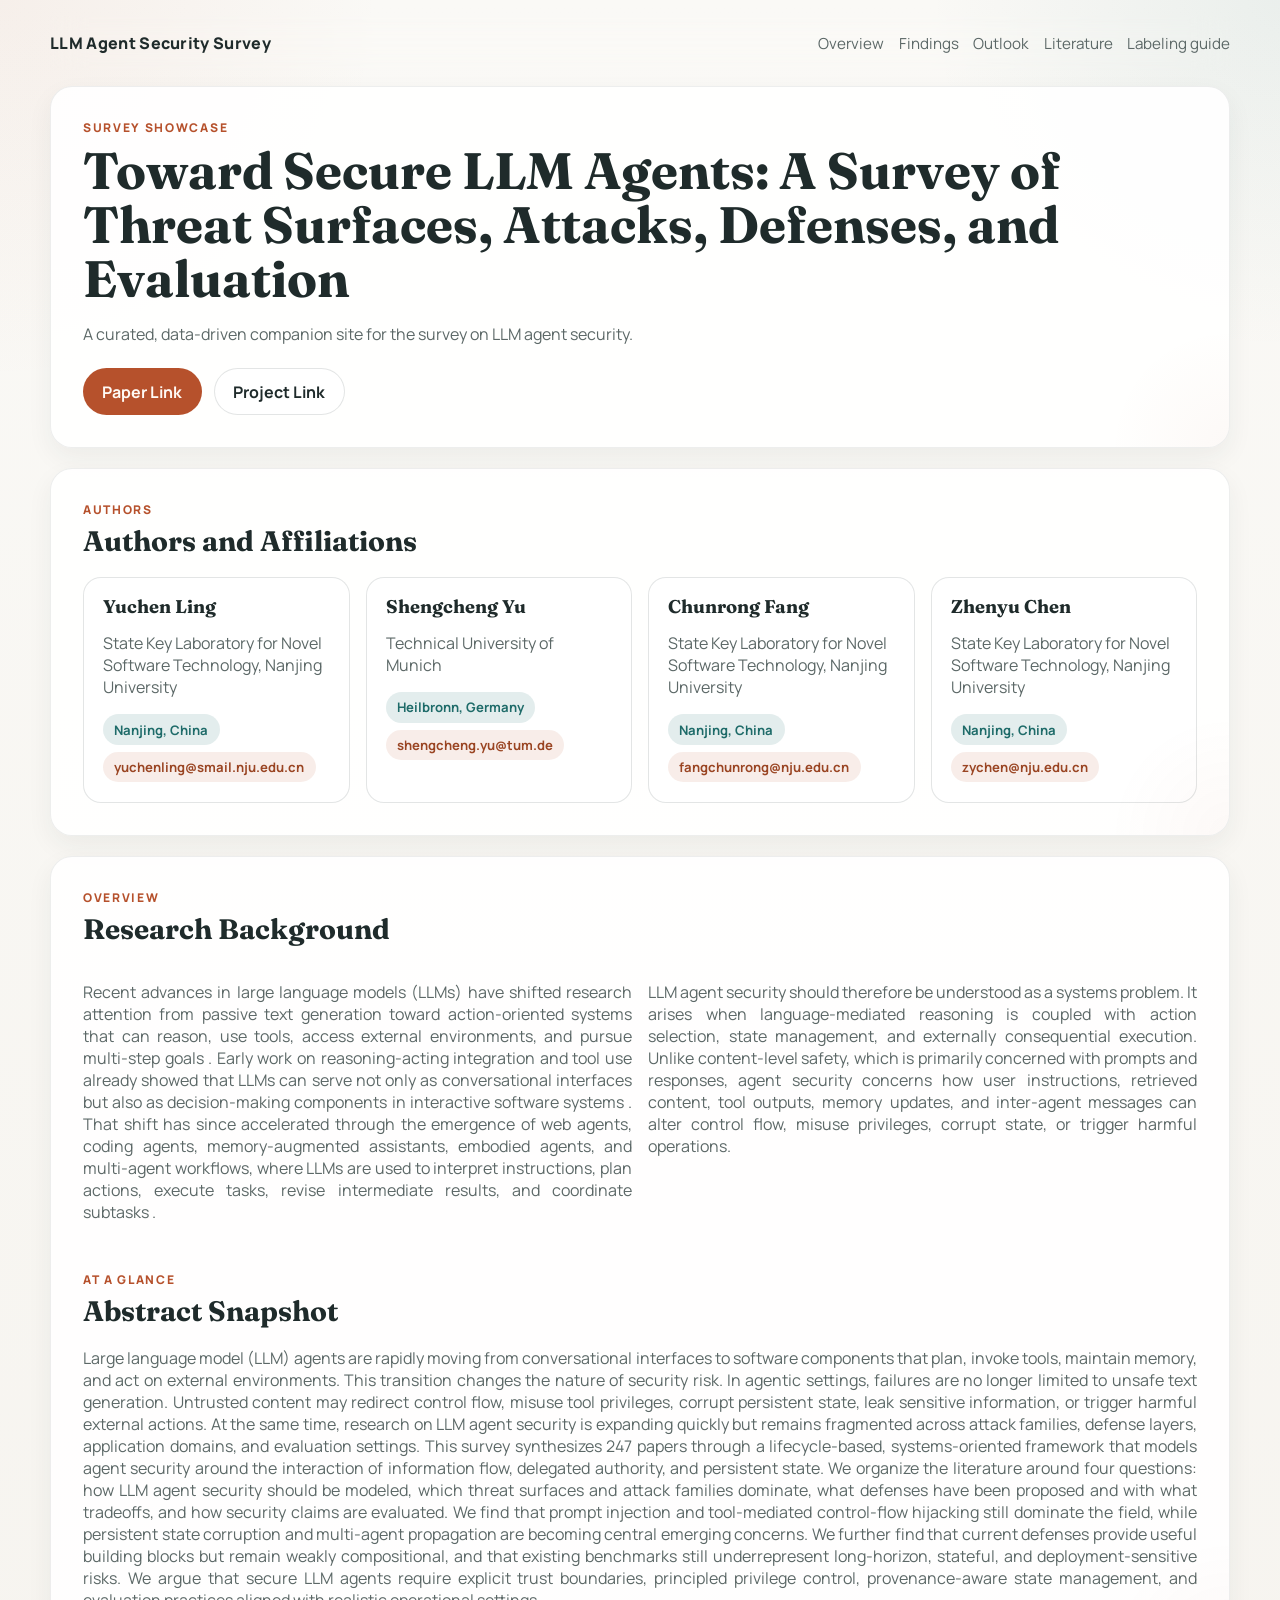
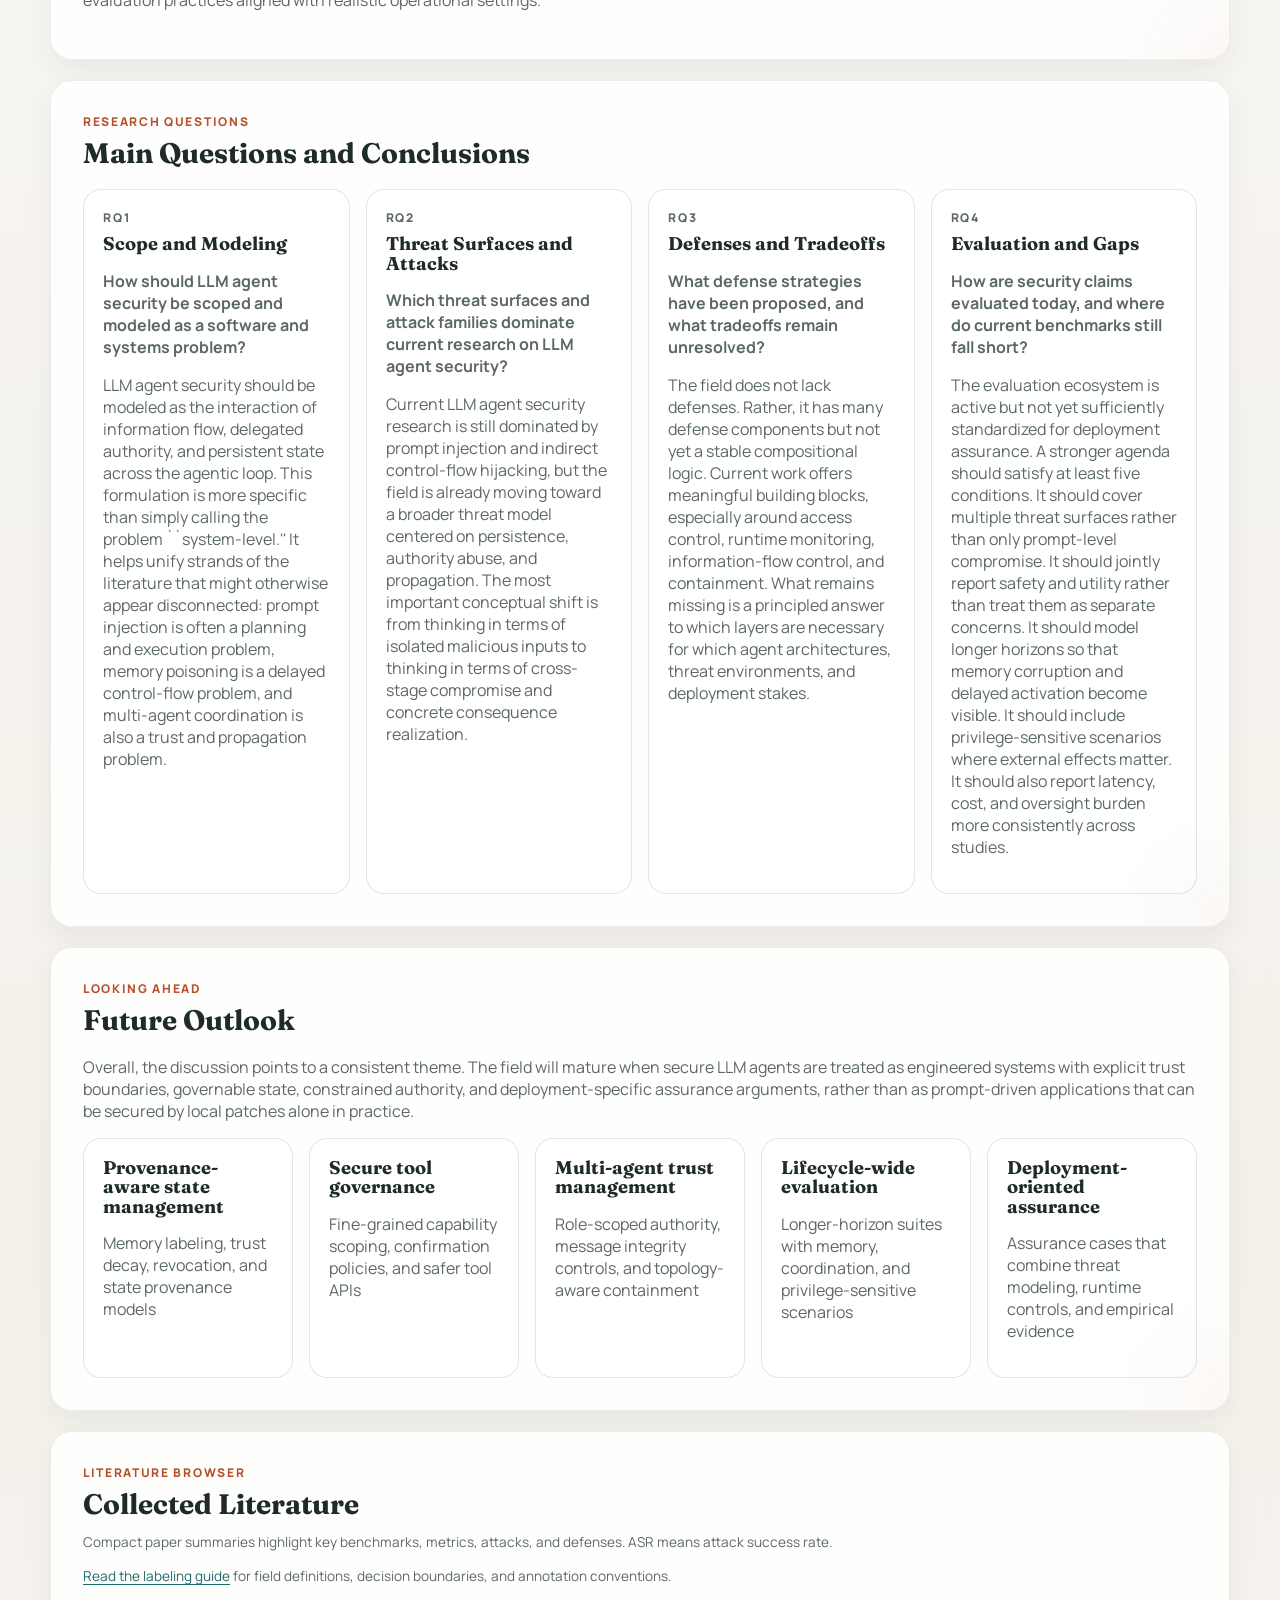
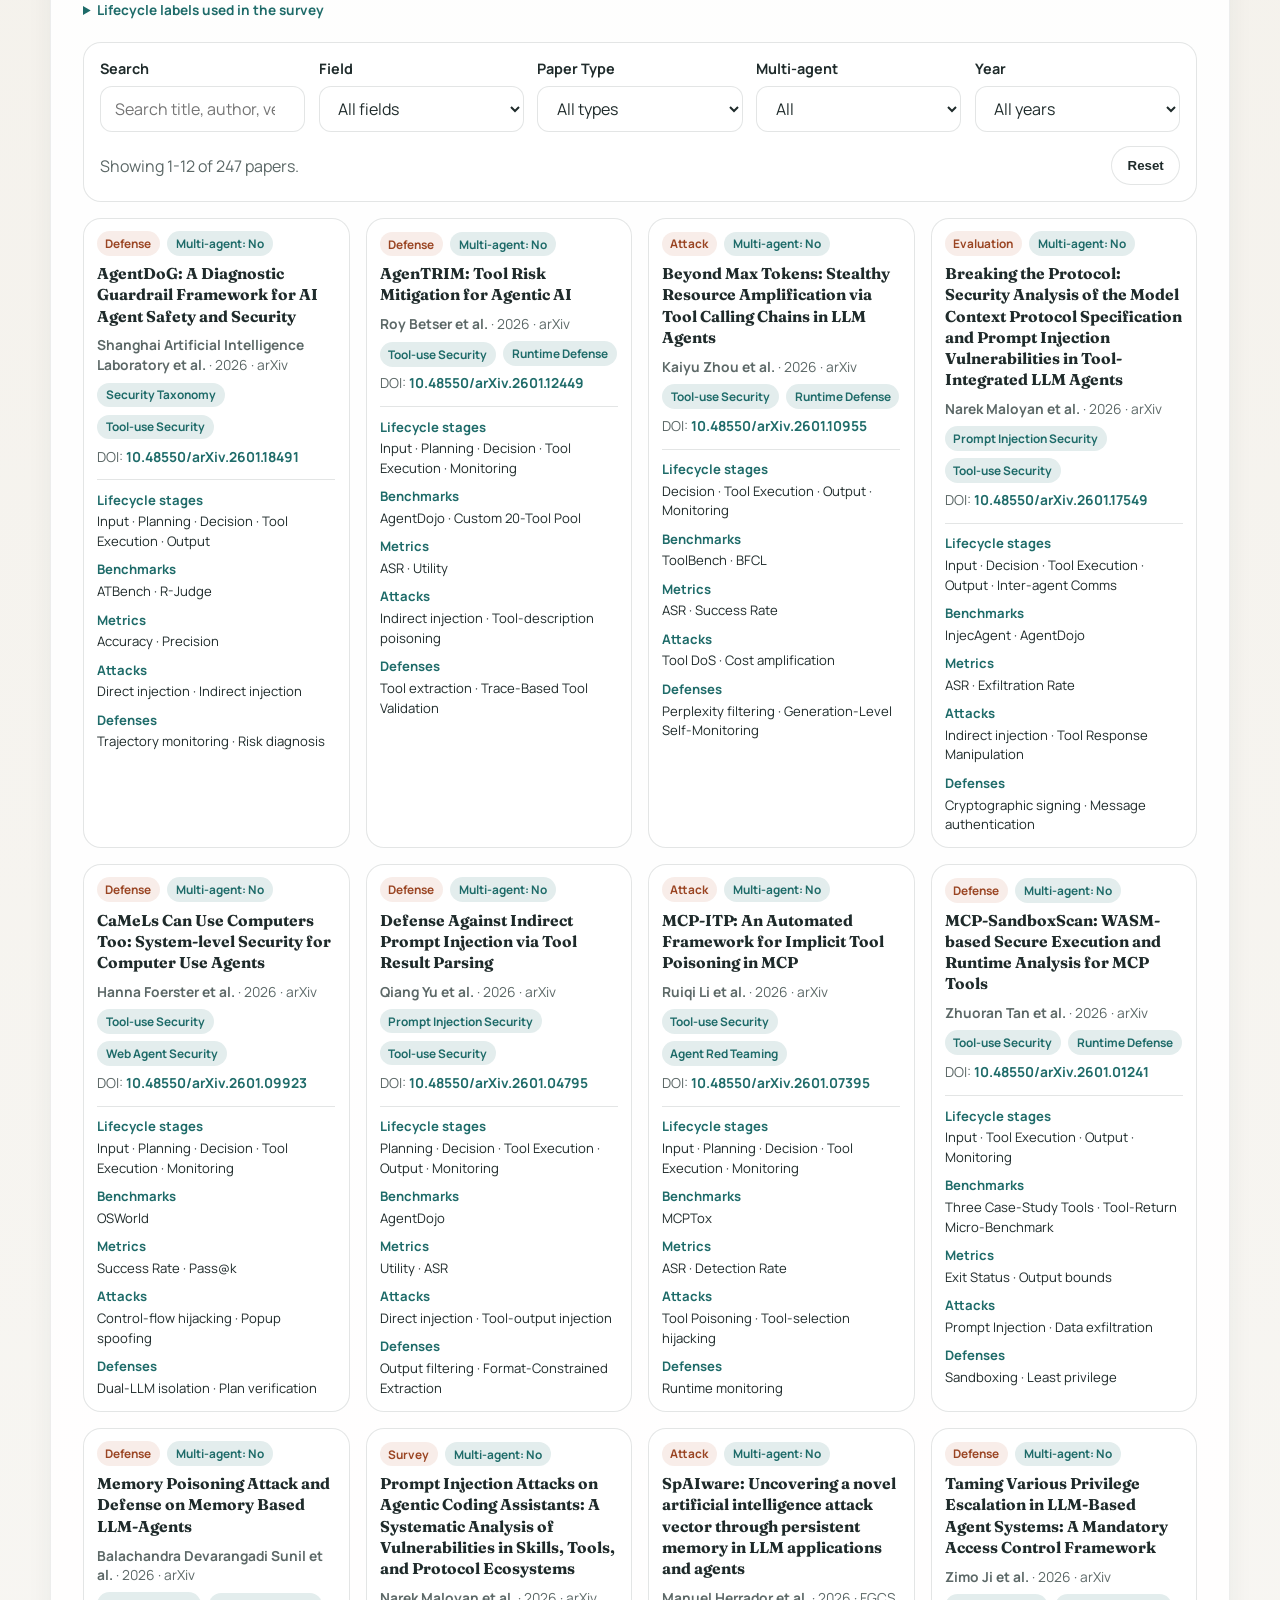
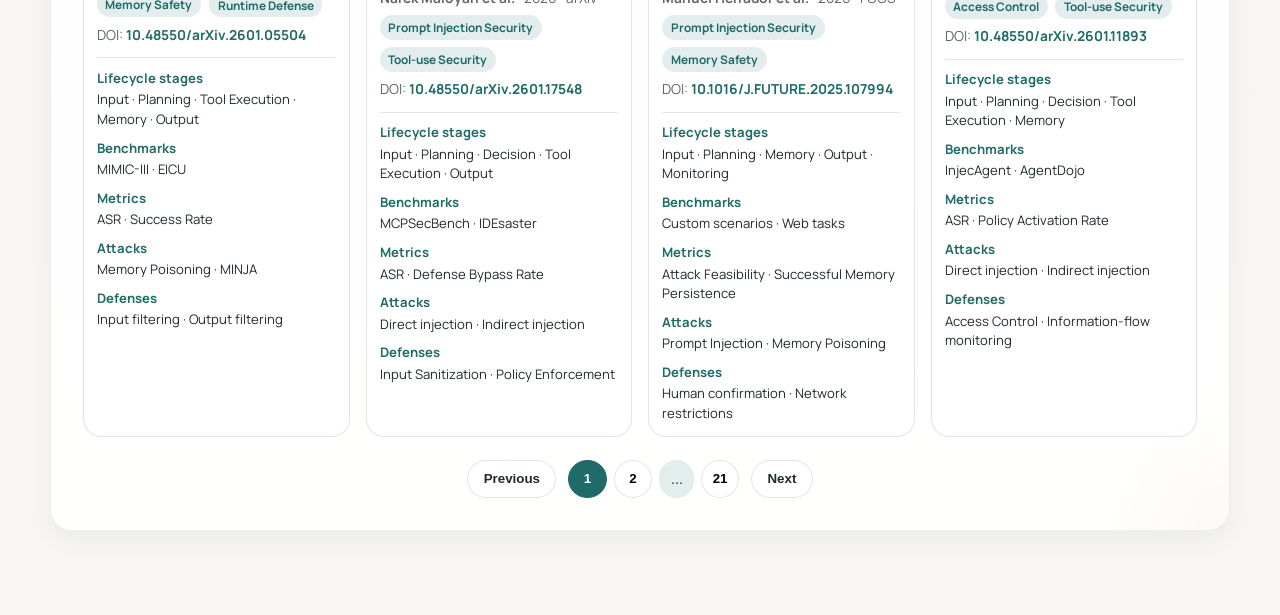
==== commit 5b7e3b2c: "Publish labeling guide for survey annotations" ====
--- a/index.html
+++ b/index.html
@@ -14,7 +14,7 @@
       href="https://fonts.googleapis.com/css2?family=Fraunces:opsz,wght@9..144,600;9..144,700&family=Manrope:wght@400;500;600;700;800&display=swap"
       rel="stylesheet"
     />
-    <link rel="stylesheet" href="./styles.css?v=20261117-compact" />
+    <link rel="stylesheet" href="./styles.css?v=20261117-codebook" />
   </head>
   <body>
     <div class="page-shell">
@@ -25,6 +25,7 @@
           <a href="#questions">Findings</a>
           <a href="#outlook">Outlook</a>
           <a href="#literature">Literature</a>
+          <a href="./labeling-guide.html">Labeling guide</a>
         </nav>
       </header>
 
@@ -89,6 +90,7 @@
             <p class="eyebrow">Literature Browser</p>
             <h2>Collected Literature</h2>
             <p class="annotation-note">Compact paper summaries highlight key benchmarks, metrics, attacks, and defenses. ASR means attack success rate.</p>
+            <p class="annotation-note"><a href="./labeling-guide.html">Read the labeling guide</a> for field definitions, decision boundaries, and annotation conventions.</p>
             <details class="lifecycle-guide">
               <summary>Lifecycle labels used in the survey</summary>
               <dl>
--- a/styles.css
+++ b/styles.css
@@ -416,6 +416,40 @@
 .lifecycle-guide dt { font-weight: 700; color: var(--ink); }
 .lifecycle-guide dd { margin: 0; }
 
+.guide-section { scroll-margin-top: 6rem; }
+.guide-intro h1 { font-size: clamp(2rem, 4vw, 3.1rem); }
+.guide-section h2 { font-size: 1.6rem; margin-bottom: 1rem; }
+.guide-section h3 { font-size: 1.15rem; margin: 1.4rem 0 0.6rem; }
+.guide-section p, .guide-section li, .guide-intro p { line-height: 1.65; }
+.guide-section li + li { margin-top: 0.75rem; }
+.guide-section a, .annotation-note a, .guide-toc a { color: var(--teal); text-underline-offset: 3px; }
+.guide-toc { display: flex; flex-wrap: wrap; gap: 0.6rem 1.3rem; margin-top: 1.2rem; }
+.guide-table-wrap { overflow-x: auto; }
+.guide-section table { width: 100%; border-collapse: collapse; font-size: 0.9rem; }
+.guide-section caption { text-align: left; font-weight: 700; margin-bottom: 0.7rem; }
+.guide-section th, .guide-section td { text-align: left; vertical-align: top; padding: 0.7rem; border-bottom: 1px solid var(--line); line-height: 1.5; }
+.guide-section th { background: var(--teal-soft); }
+.guide-section code { overflow-wrap: anywhere; }
+.guide-definitions { display: grid; grid-template-columns: repeat(auto-fit, minmax(250px, 1fr)); gap: 1rem 1.5rem; }
+.guide-definitions dt { font-weight: 700; color: var(--teal); line-height: 1.4; }
+.guide-definitions dd { margin: 0.25rem 0 0; font-size: 0.93rem; line-height: 1.55; }
+.guide-section details { margin: 1rem 0; }
+.guide-section summary { cursor: pointer; font-weight: 700; line-height: 1.5; }
+@media (max-width: 500px) {
+  .guide-section th, .guide-section td { padding: 0.5rem 0.3rem; }
+  .guide-definitions { grid-template-columns: minmax(0, 1fr); }
+  .guide-section table, .guide-section tbody, .guide-section tr, .guide-section td { display: block; width: 100%; }
+  .guide-section caption { display: block; }
+  .guide-section thead { position: absolute; width: 1px; height: 1px; overflow: hidden; clip-path: inset(50%); }
+  .guide-section td:first-child { border-bottom: 0; padding-bottom: 0; font-weight: 700; color: var(--teal); }
+  .guide-section tr { margin-bottom: 0.6rem; }
+}
+@media print {
+  .guide-shell .site-header, .guide-toc { display: none; }
+  .guide-shell .panel { box-shadow: none; border: 0; padding: 0; overflow: visible; }
+  .guide-definitions > div, .guide-section tr { break-inside: avoid; }
+}
+
 .annotation-row + .annotation-row {
   margin-top: 0.55rem;
 }
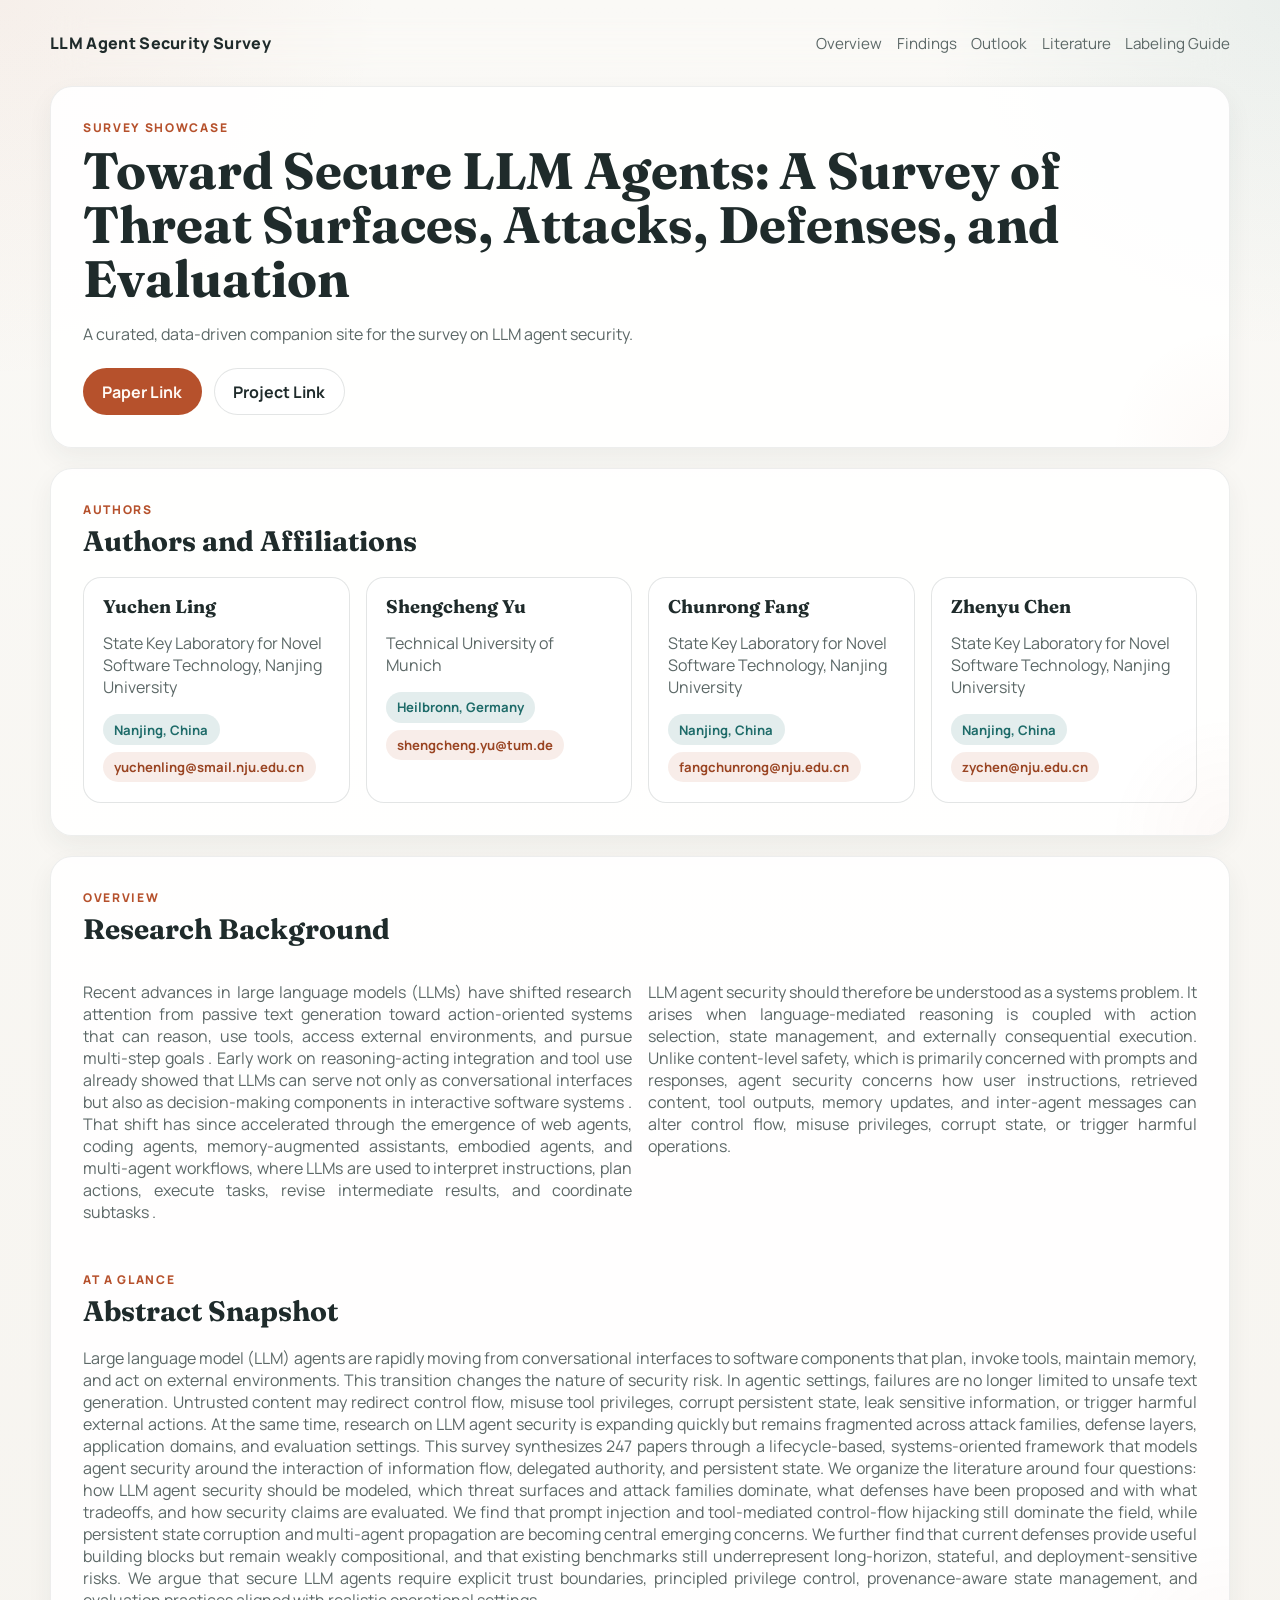
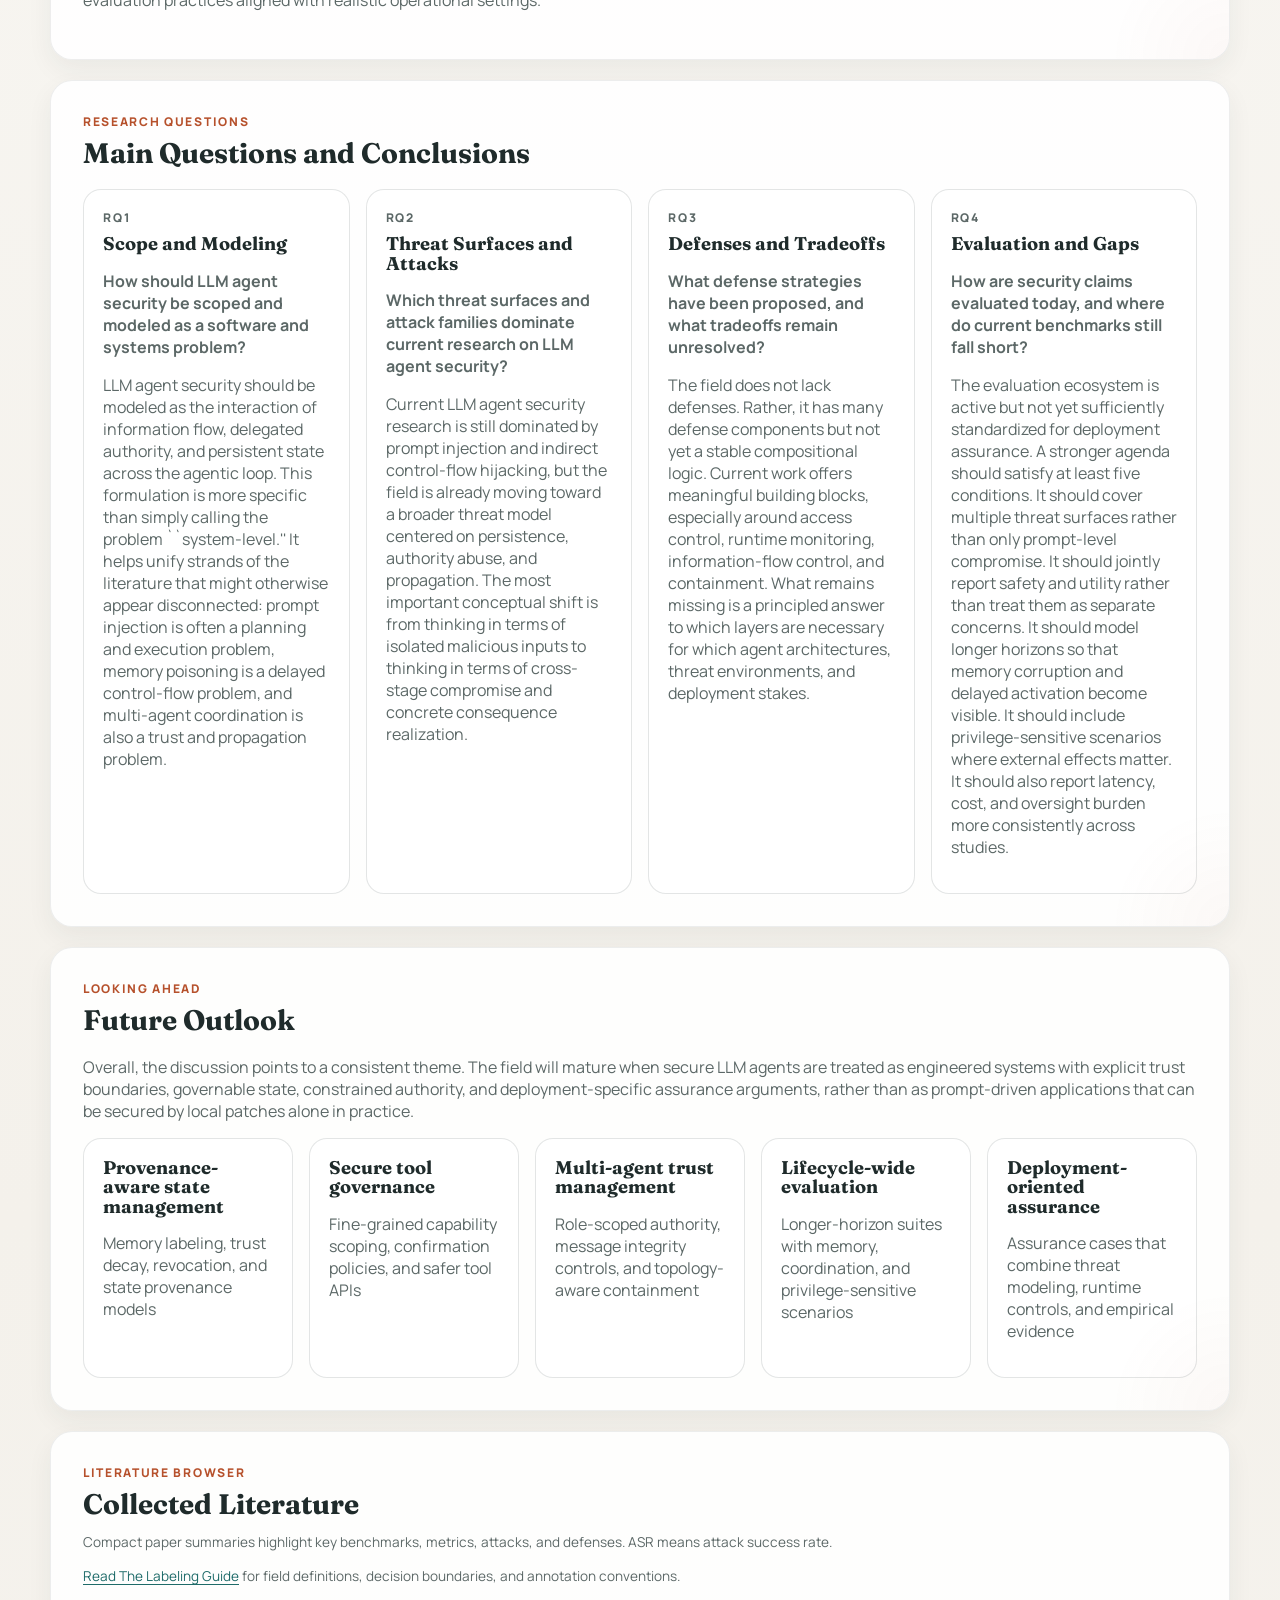
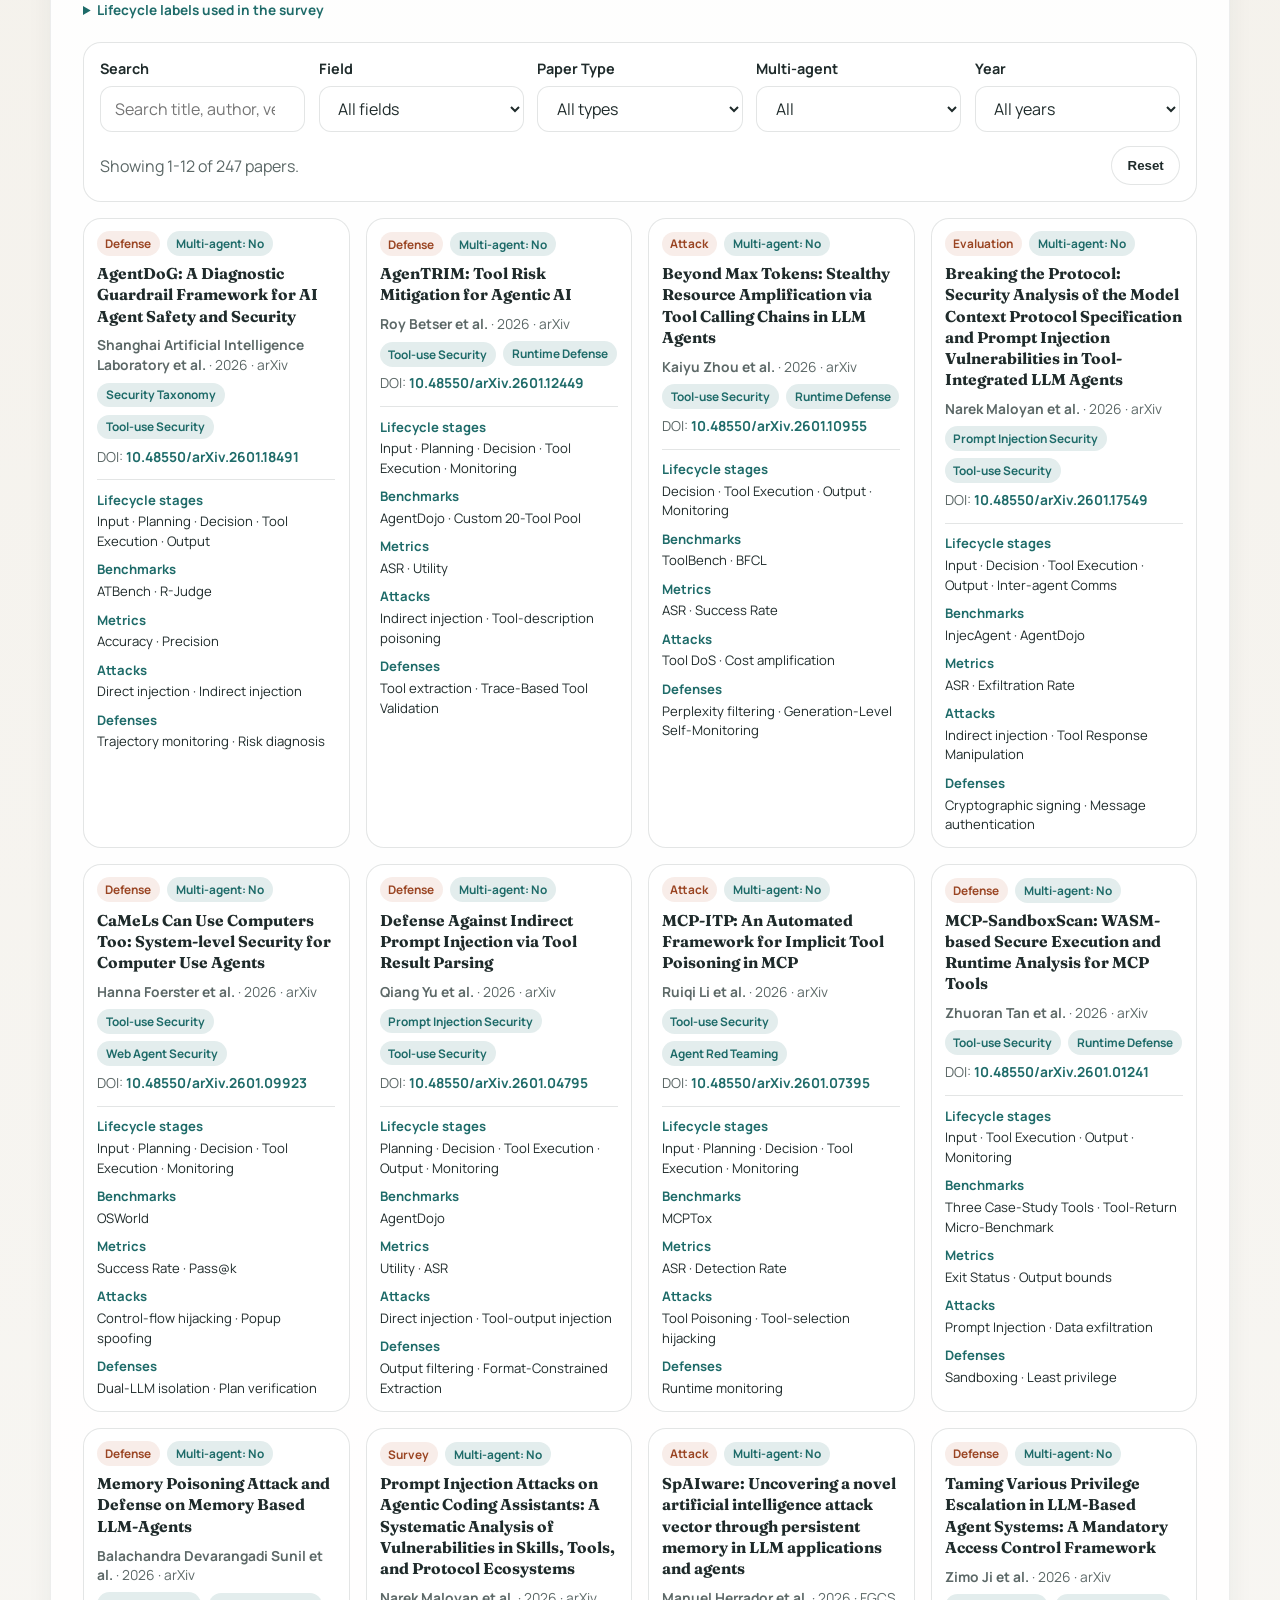
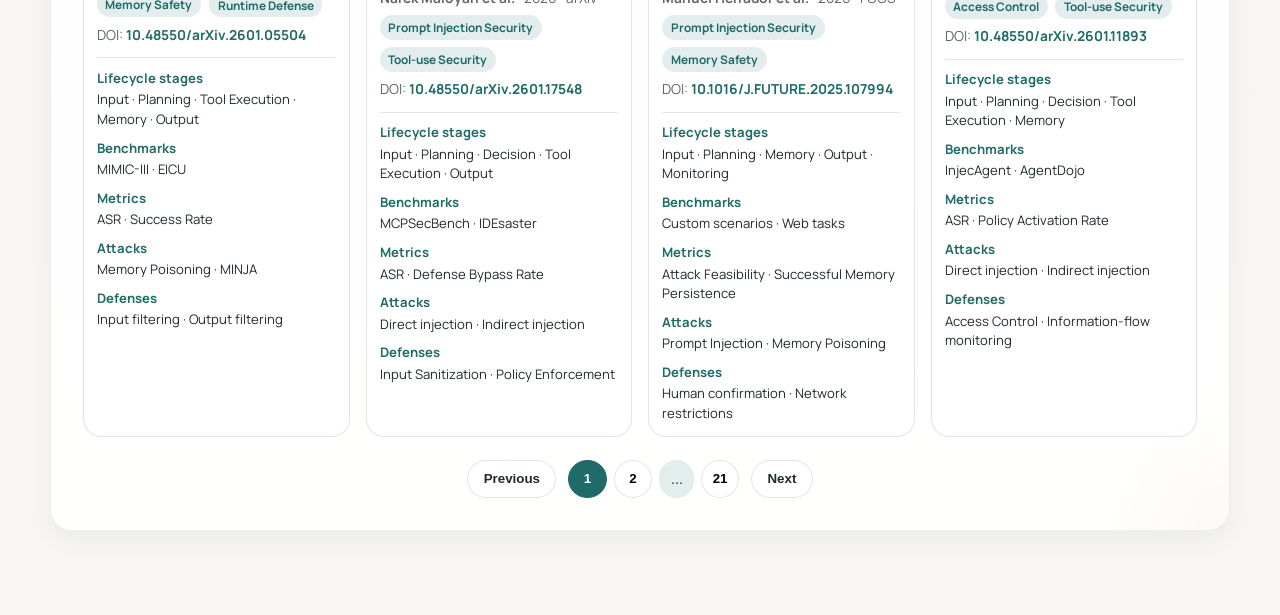
==== commit 78dd9e4d: "Streamline labeling guide and remove annotation data links" ====
--- a/index.html
+++ b/index.html
@@ -25,7 +25,7 @@
           <a href="#questions">Findings</a>
           <a href="#outlook">Outlook</a>
           <a href="#literature">Literature</a>
-          <a href="./labeling-guide.html">Labeling guide</a>
+          <a href="./labeling-guide.html">Labeling Guide</a>
         </nav>
       </header>
 
@@ -90,7 +90,7 @@
             <p class="eyebrow">Literature Browser</p>
             <h2>Collected Literature</h2>
             <p class="annotation-note">Compact paper summaries highlight key benchmarks, metrics, attacks, and defenses. ASR means attack success rate.</p>
-            <p class="annotation-note"><a href="./labeling-guide.html">Read the labeling guide</a> for field definitions, decision boundaries, and annotation conventions.</p>
+            <p class="annotation-note"><a href="./labeling-guide.html">Read The Labeling Guide</a> for field definitions, decision boundaries, and annotation conventions.</p>
             <details class="lifecycle-guide">
               <summary>Lifecycle labels used in the survey</summary>
               <dl>
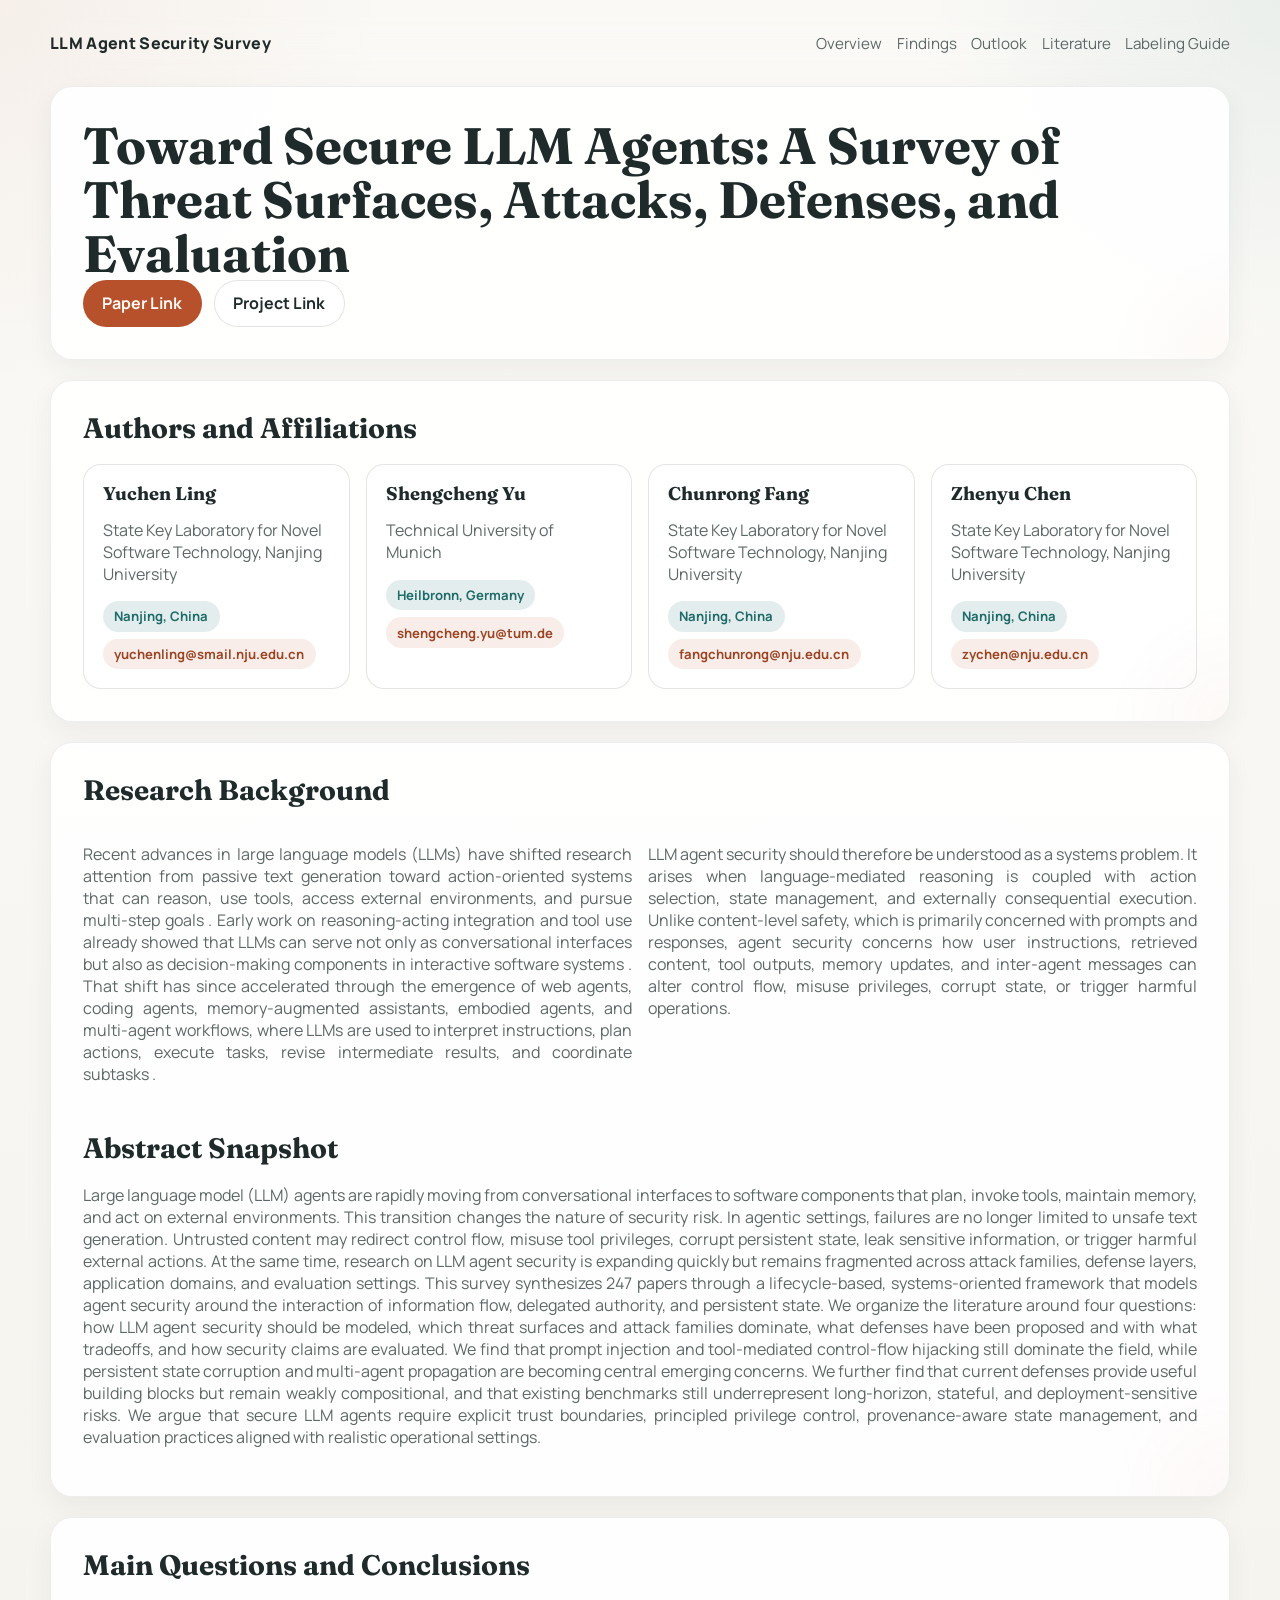
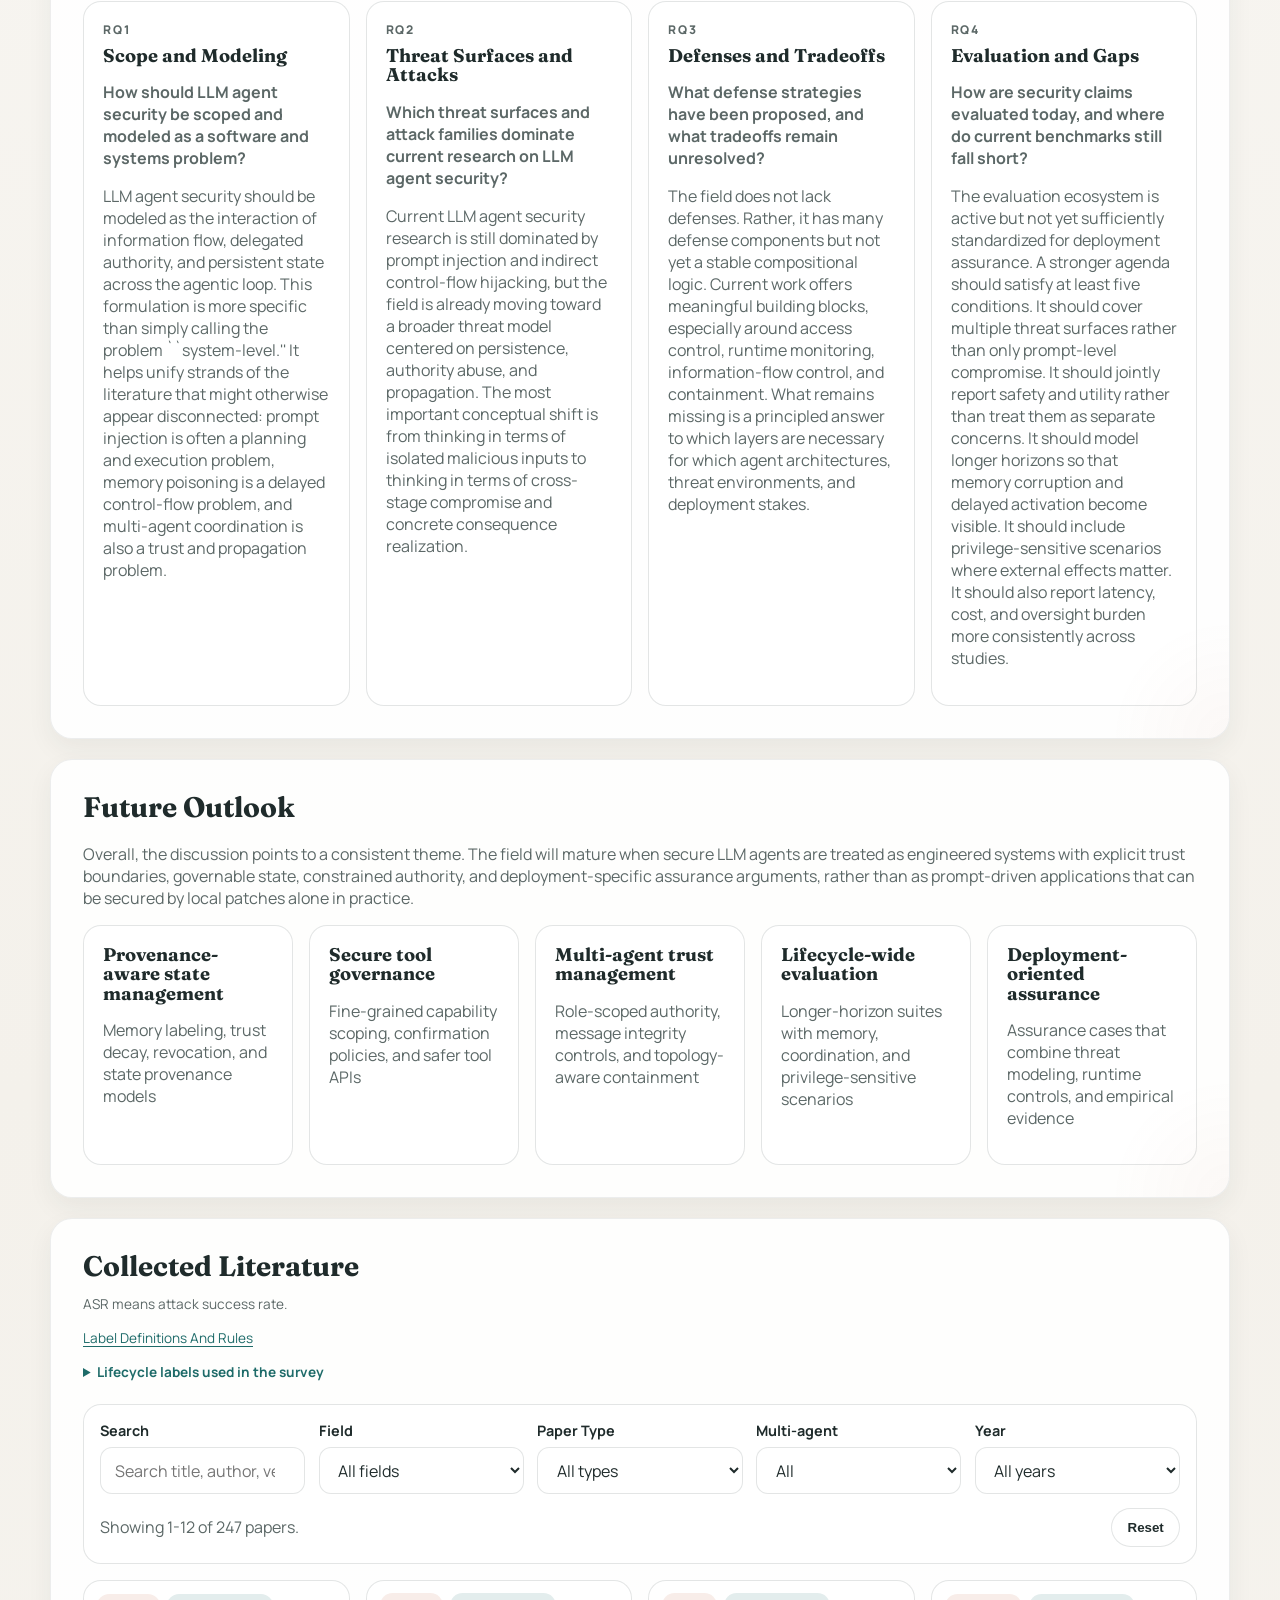
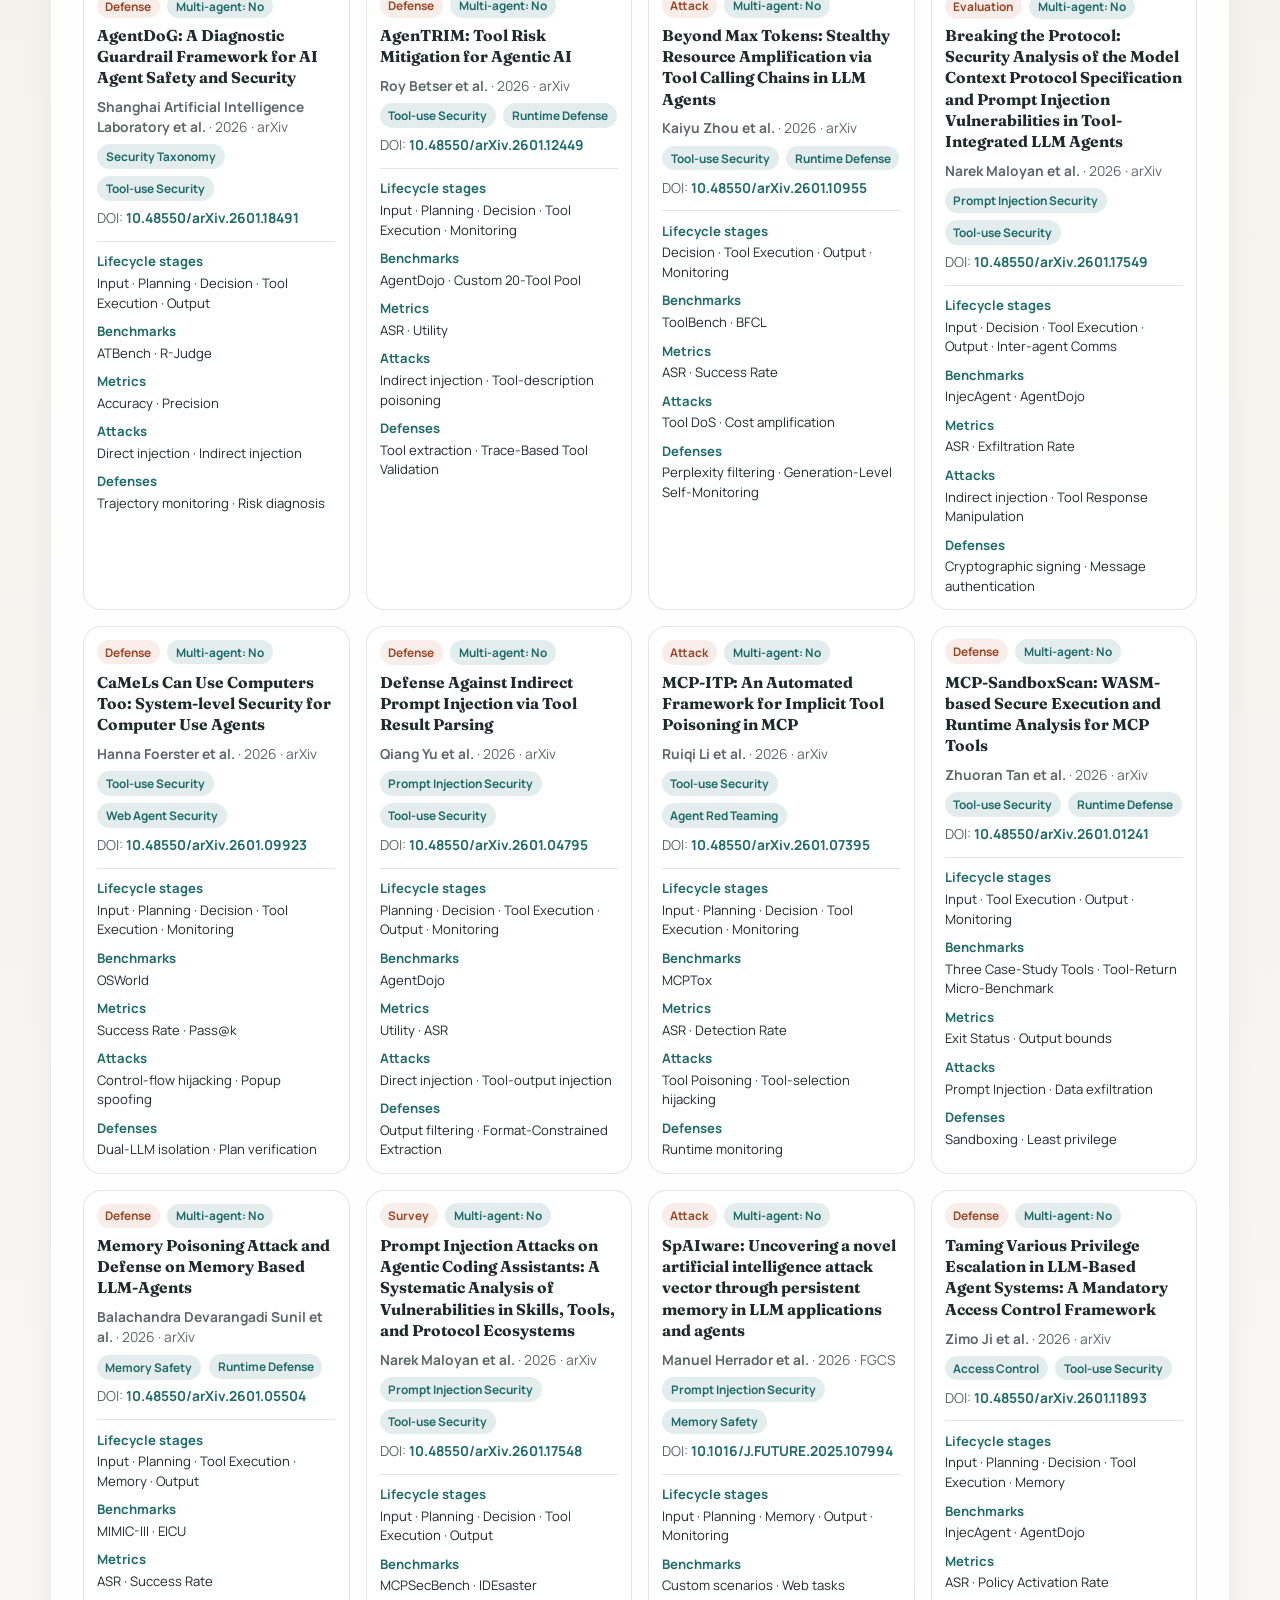
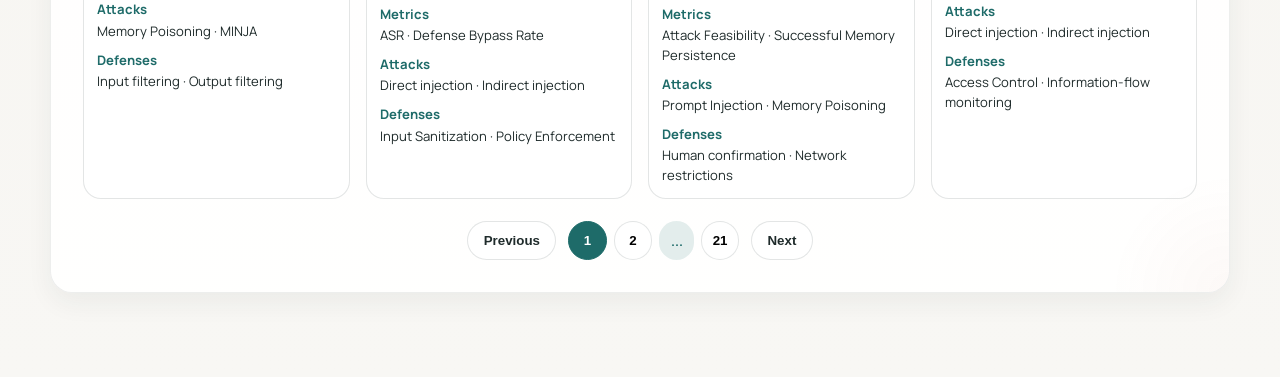
==== commit 8989e169: "Remove redundant page metadata and decorative copy" ====
--- a/index.html
+++ b/index.html
@@ -32,9 +32,9 @@
       <main id="top">
         <section class="hero panel">
           <div class="hero-copy">
-            <p class="eyebrow">Survey Showcase</p>
+
             <h1 id="survey-title">Loading survey title...</h1>
-            <p id="survey-subtitle" class="hero-subtitle"></p>
+
             <div class="hero-actions">
               <a id="paper-link" class="button button-primary" href="https://arxiv.org/abs/2606.10749" target="_blank" rel="noreferrer">
                 Paper Link
@@ -48,7 +48,7 @@
 
         <section class="authors panel">
           <div class="section-heading">
-            <p class="eyebrow">Authors</p>
+
             <h2>Authors and Affiliations</h2>
           </div>
           <div id="authors-grid" class="authors-grid"></div>
@@ -56,13 +56,13 @@
 
         <section id="overview" class="panel">
           <div class="section-heading">
-            <p class="eyebrow">Overview</p>
+
             <h2>Research Background</h2>
           </div>
           <div id="background-copy" class="copy-grid"></div>
 
           <div class="section-heading section-heading-tight">
-            <p class="eyebrow">At A Glance</p>
+
             <h2>Abstract Snapshot</h2>
           </div>
           <p id="abstract-copy" class="abstract-copy"></p>
@@ -70,7 +70,7 @@
 
         <section id="questions" class="panel">
           <div class="section-heading">
-            <p class="eyebrow">Research Questions</p>
+
             <h2>Main Questions and Conclusions</h2>
           </div>
           <div id="questions-grid" class="question-grid"></div>
@@ -78,7 +78,7 @@
 
         <section id="outlook" class="panel">
           <div class="section-heading">
-            <p class="eyebrow">Looking Ahead</p>
+
             <h2>Future Outlook</h2>
           </div>
           <p id="outlook-intro" class="section-intro"></p>
@@ -87,10 +87,10 @@
 
         <section id="literature" class="panel literature-panel">
           <div class="section-heading">
-            <p class="eyebrow">Literature Browser</p>
+
             <h2>Collected Literature</h2>
-            <p class="annotation-note">Compact paper summaries highlight key benchmarks, metrics, attacks, and defenses. ASR means attack success rate.</p>
-            <p class="annotation-note"><a href="./labeling-guide.html">Read The Labeling Guide</a> for field definitions, decision boundaries, and annotation conventions.</p>
+            <p class="annotation-note">ASR means attack success rate.</p>
+            <p class="annotation-note"><a href="./labeling-guide.html">Label Definitions And Rules</a></p>
             <details class="lifecycle-guide">
               <summary>Lifecycle labels used in the survey</summary>
               <dl>
@@ -176,6 +176,6 @@
       </main>
     </div>
 
-    <script src="./app.js?v=20261117-compact" defer></script>
+    <script src="./app.js?v=20261117-clean" defer></script>
   </body>
 </html>
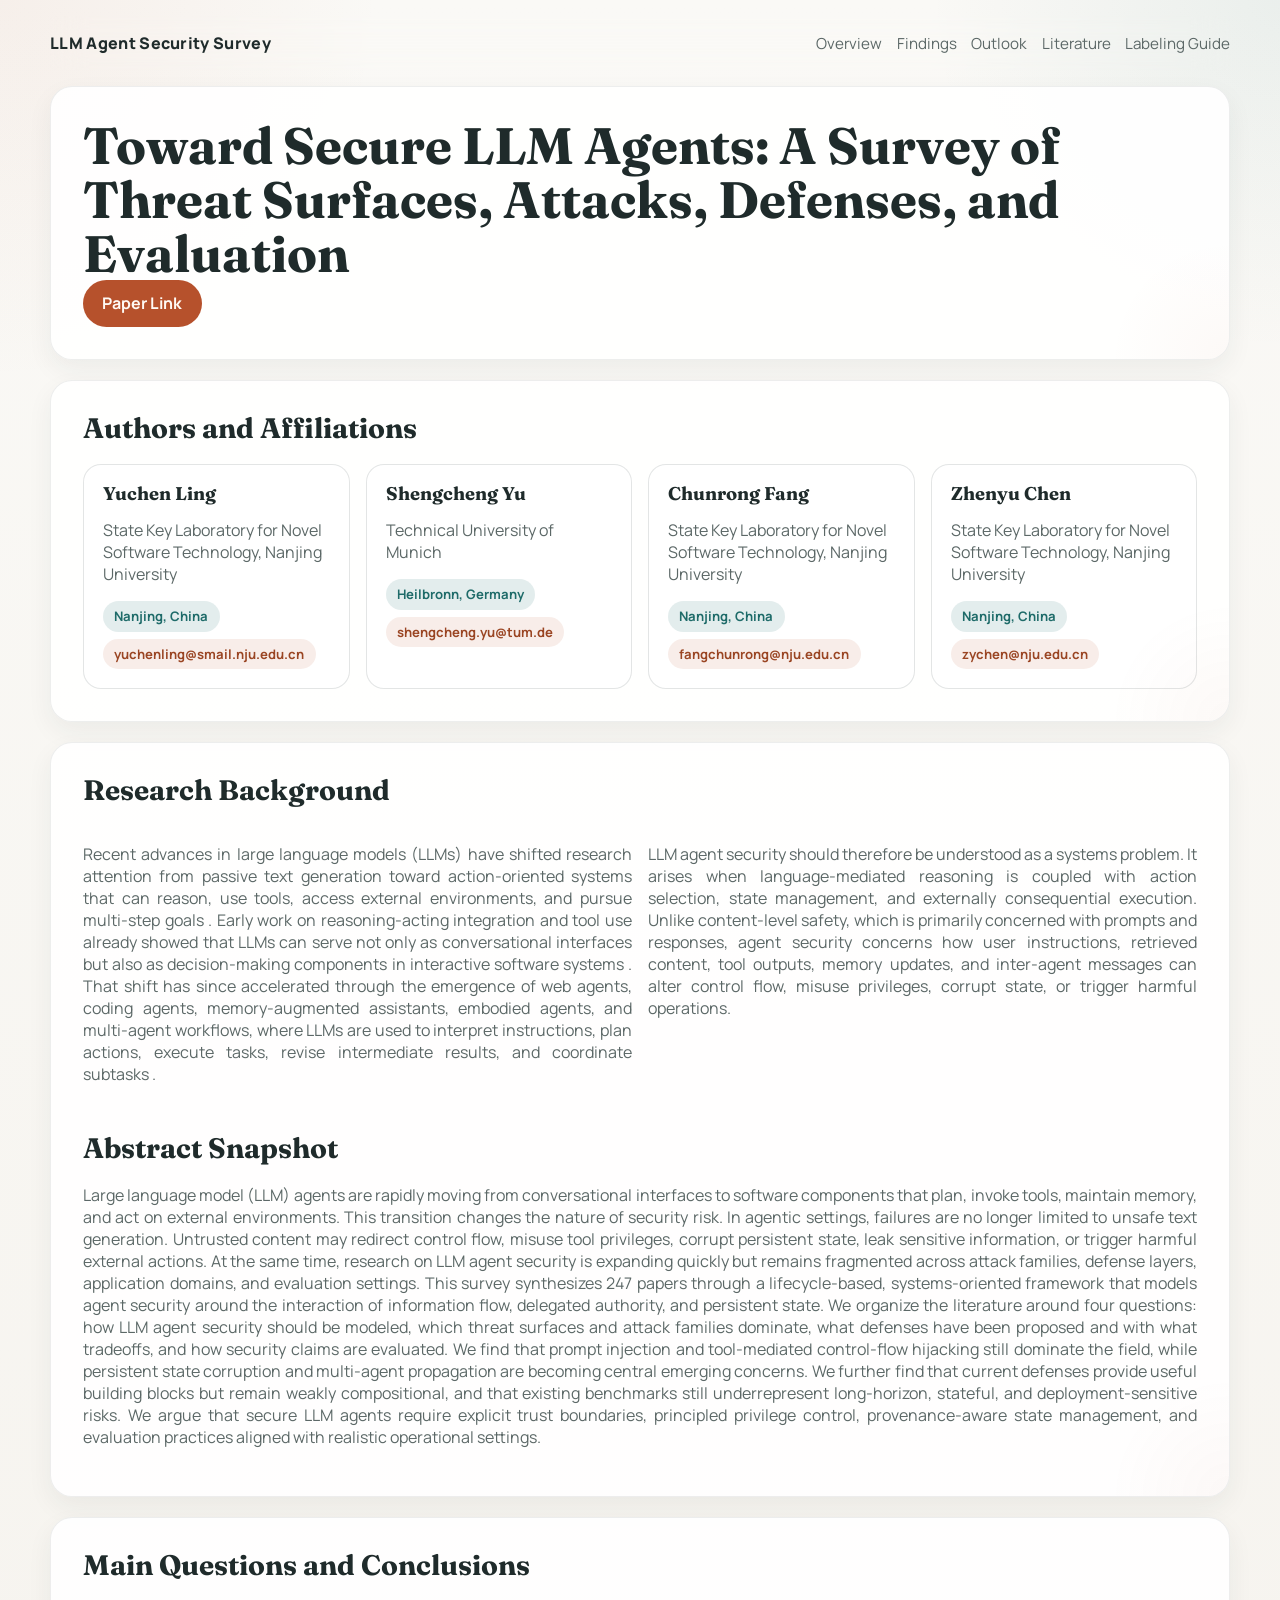
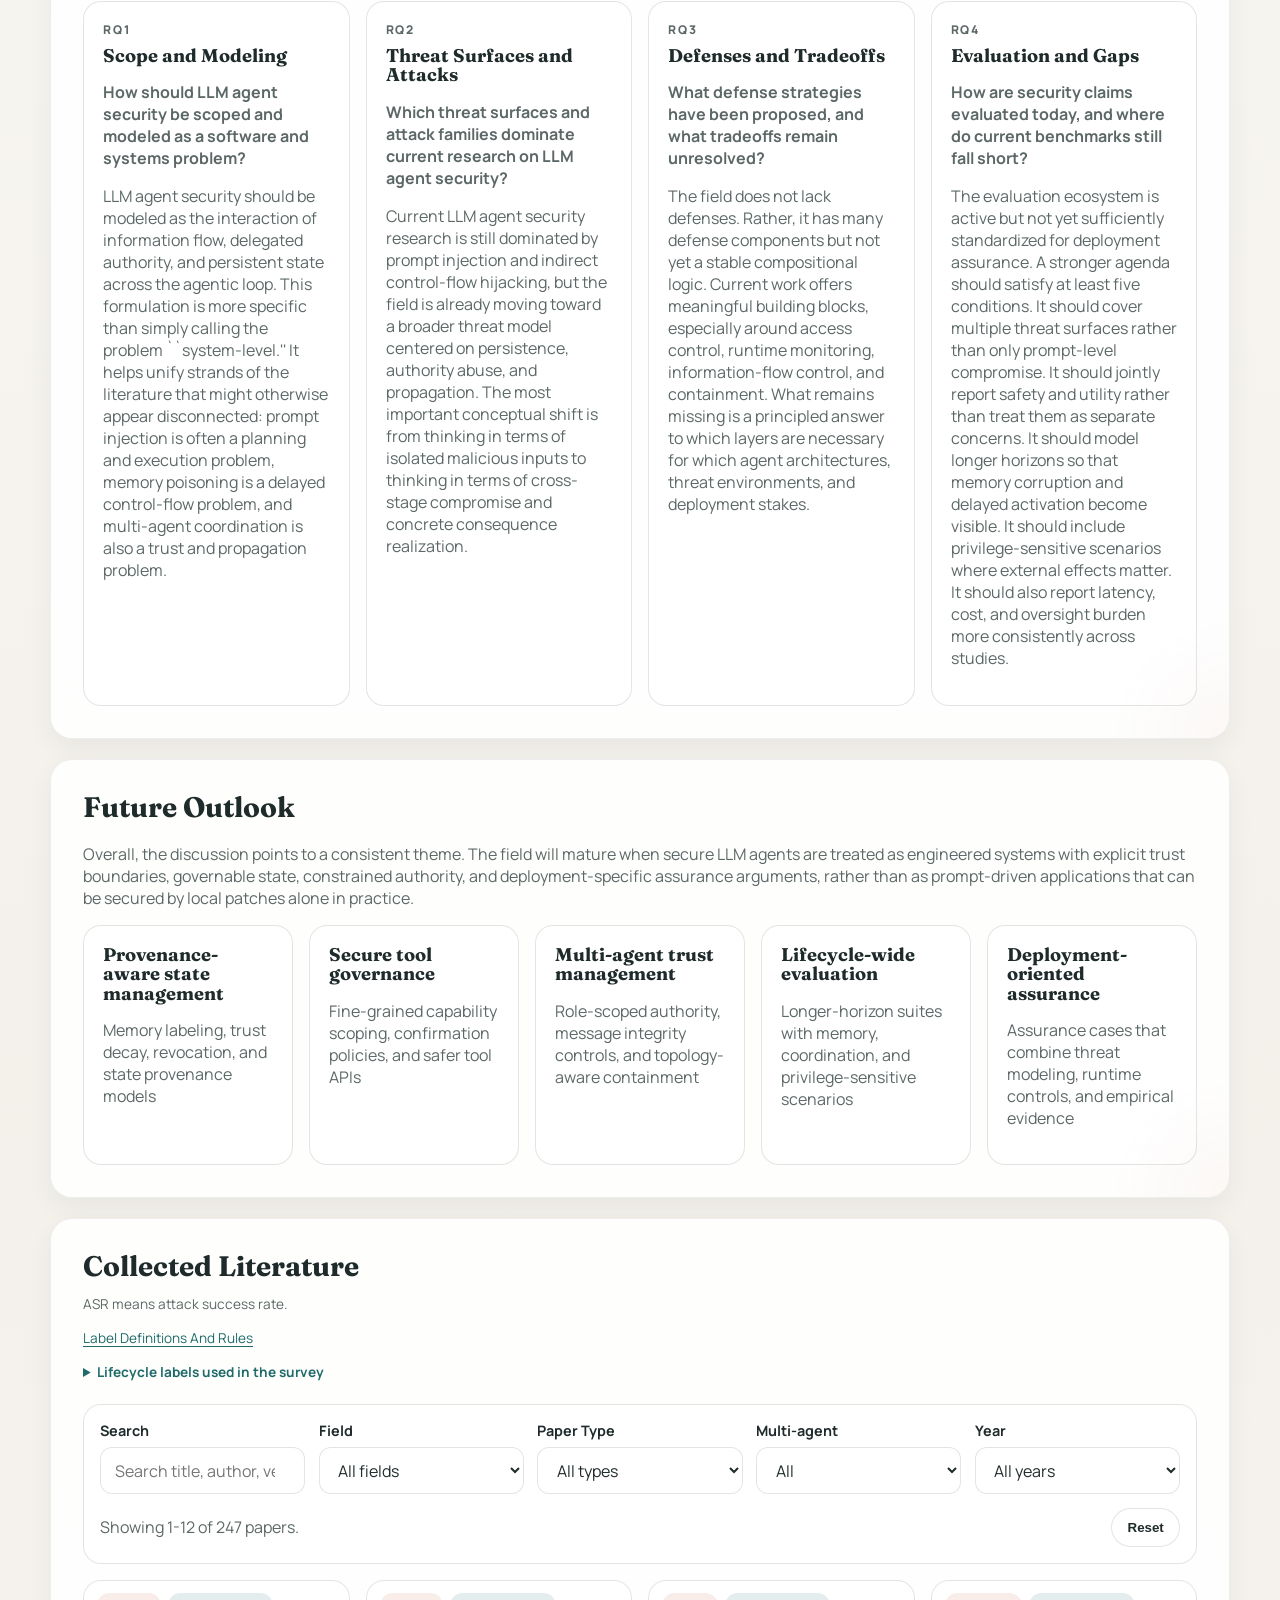
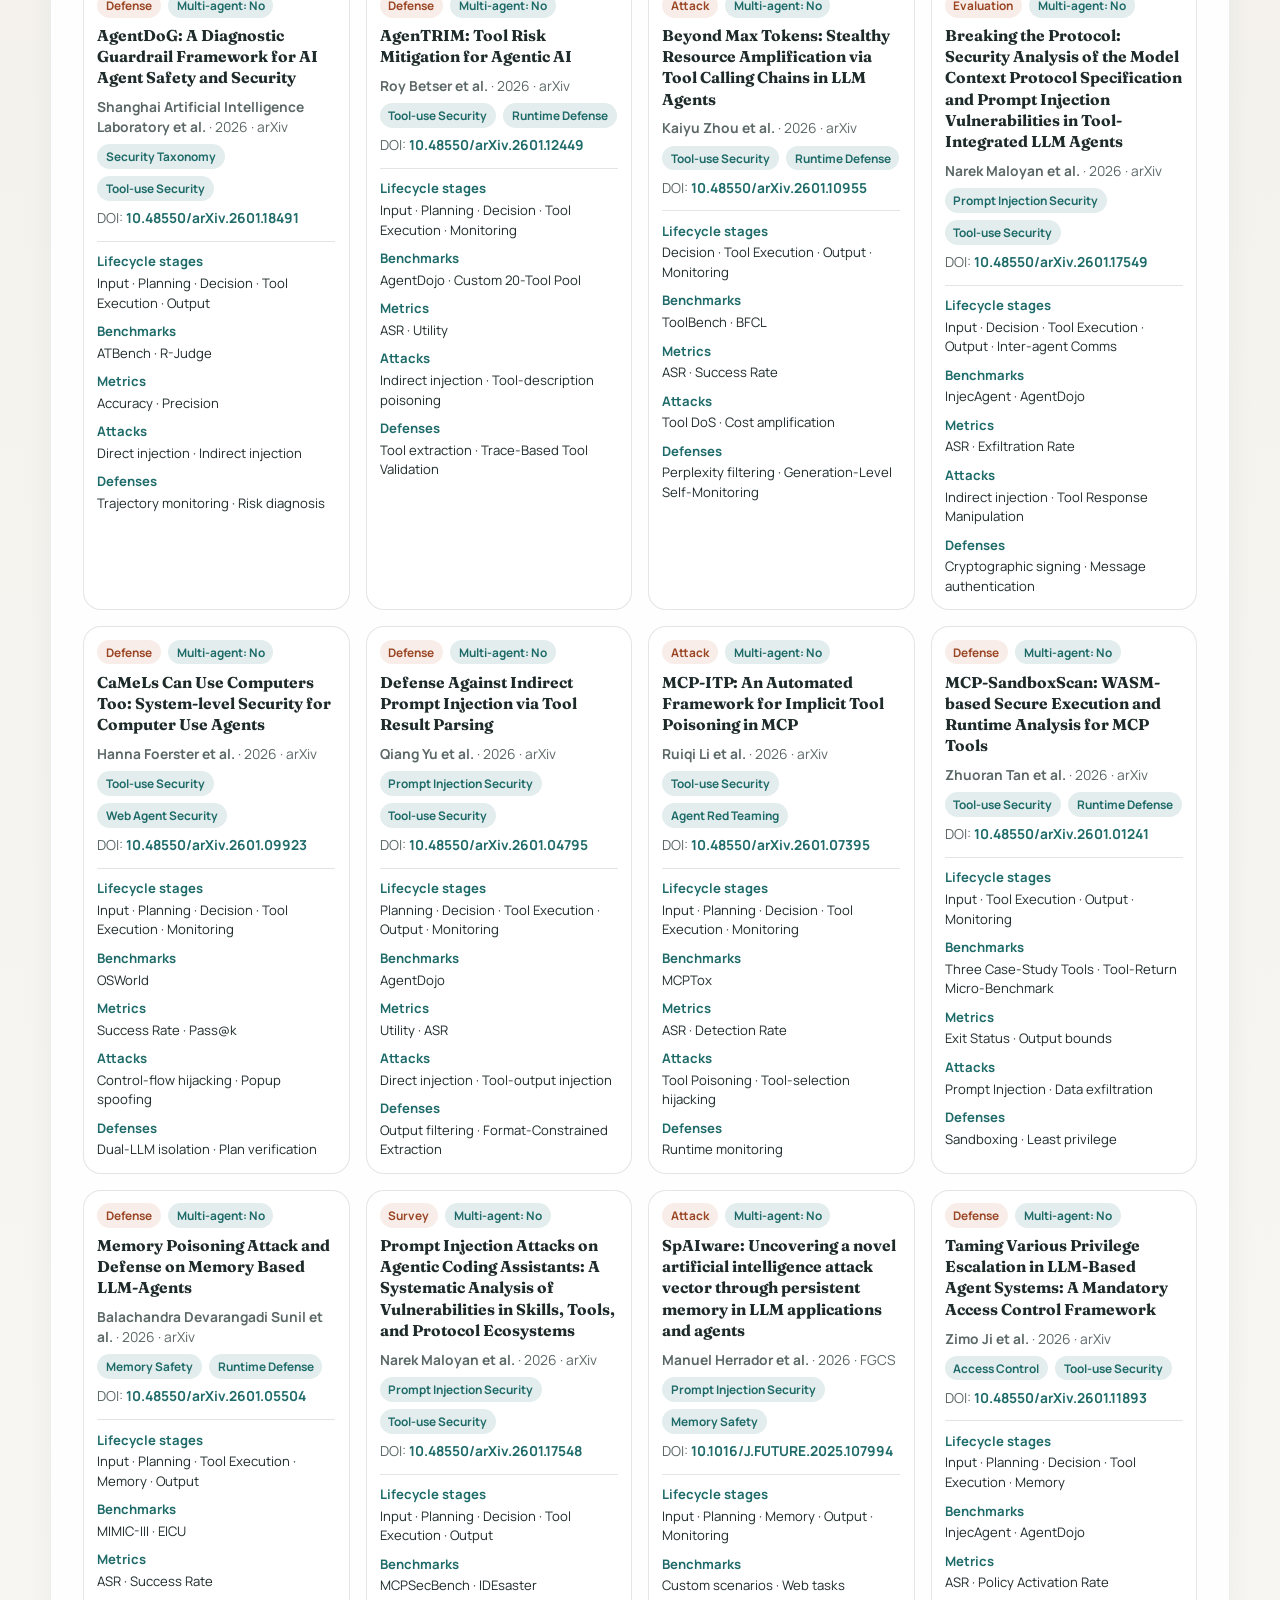
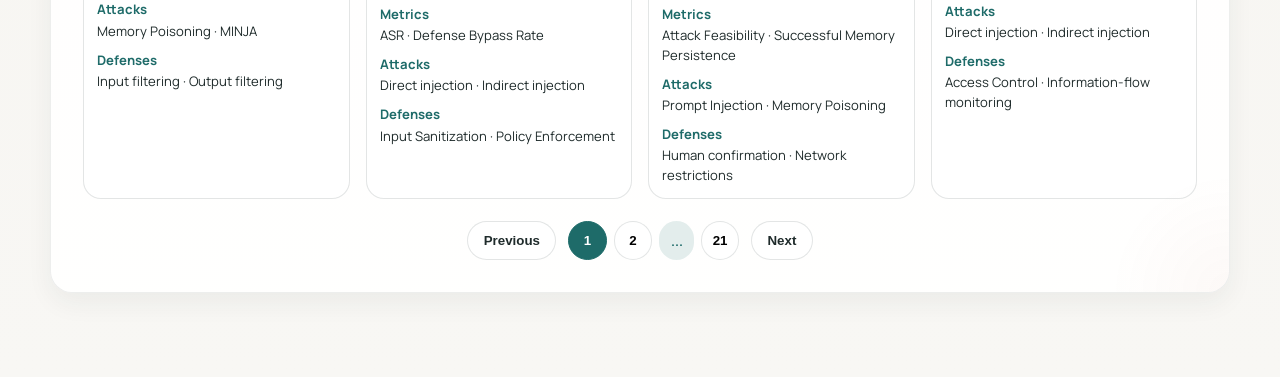
==== commit 7cc464ec: "Remove placeholder project link" ====
--- a/index.html
+++ b/index.html
@@ -38,9 +38,6 @@
             <div class="hero-actions">
               <a id="paper-link" class="button button-primary" href="https://arxiv.org/abs/2606.10749" target="_blank" rel="noreferrer">
                 Paper Link
-              </a>
-              <a id="code-link" class="button button-secondary" href="#" target="_blank" rel="noreferrer">
-                Project Link
               </a>
             </div>
           </div>
@@ -176,6 +173,6 @@
       </main>
     </div>
 
-    <script src="./app.js?v=20261117-clean" defer></script>
+    <script src="./app.js?v=20261117-no-project" defer></script>
   </body>
 </html>
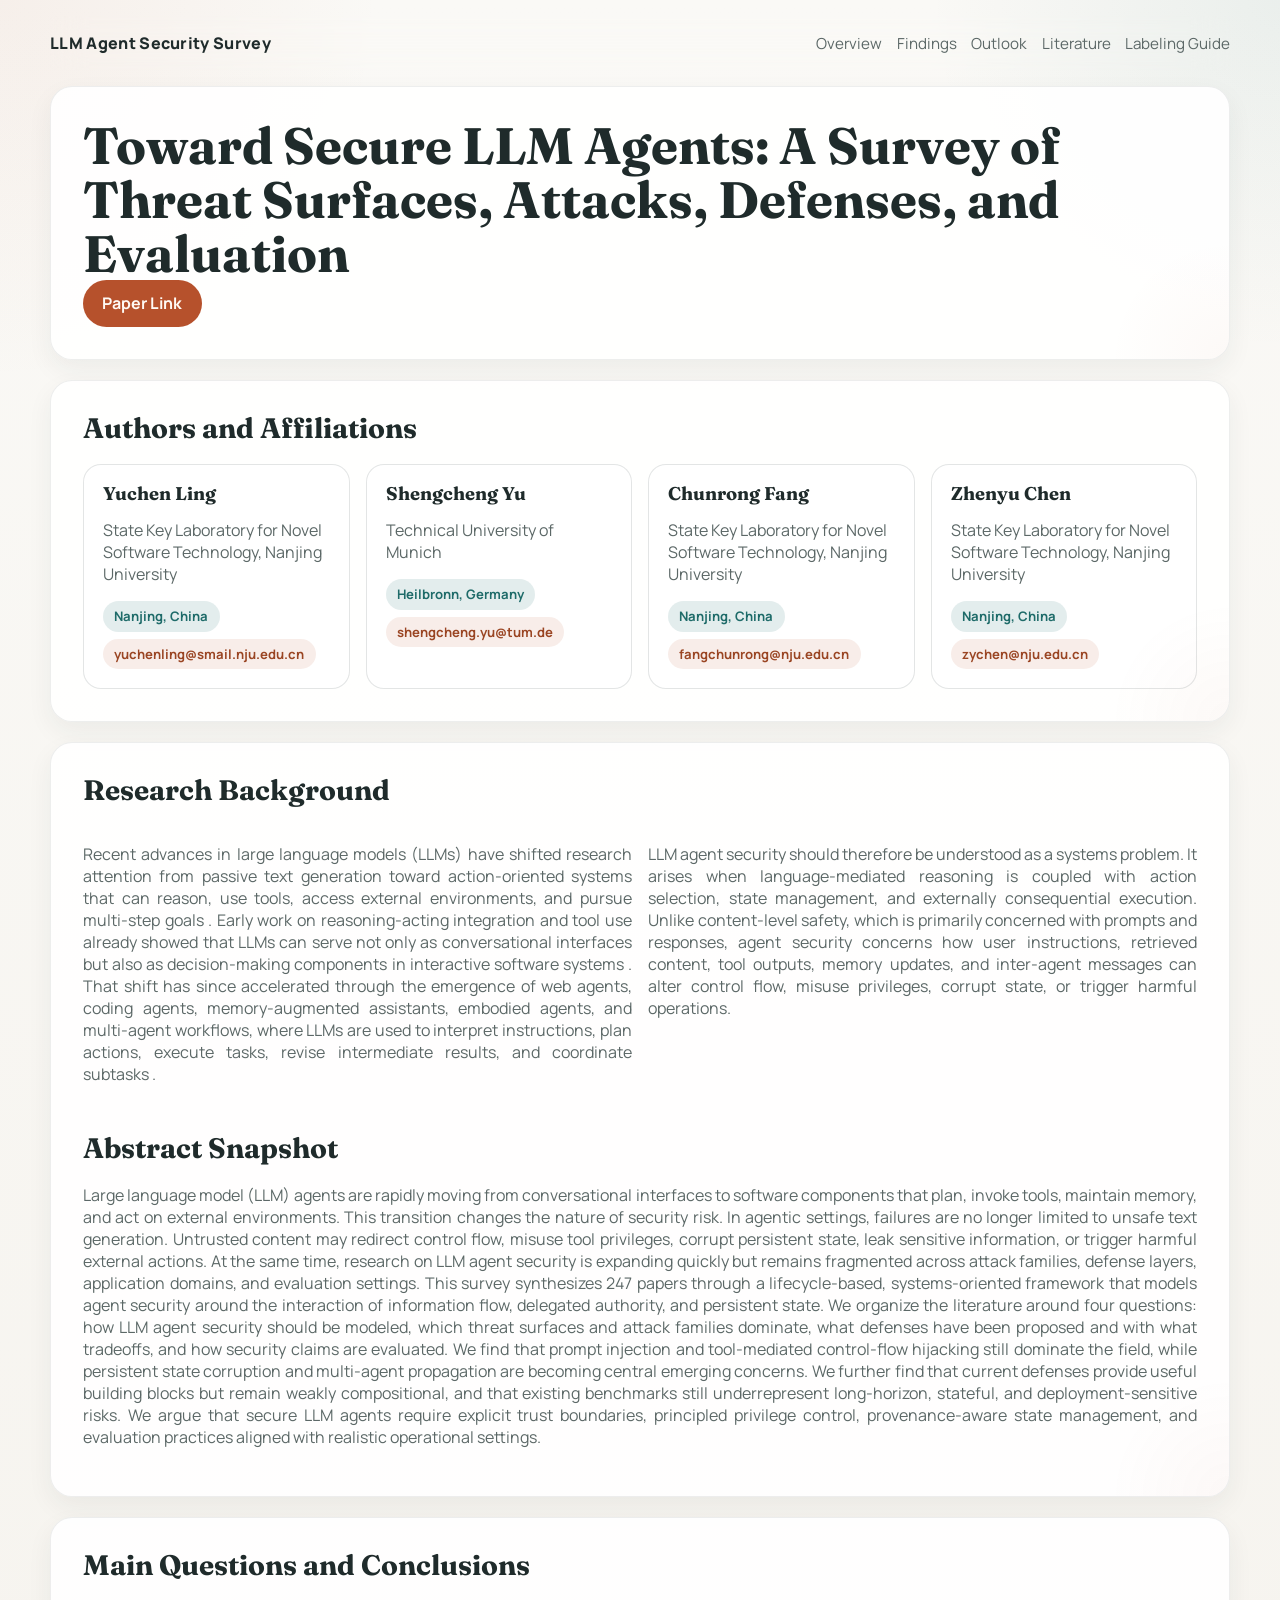
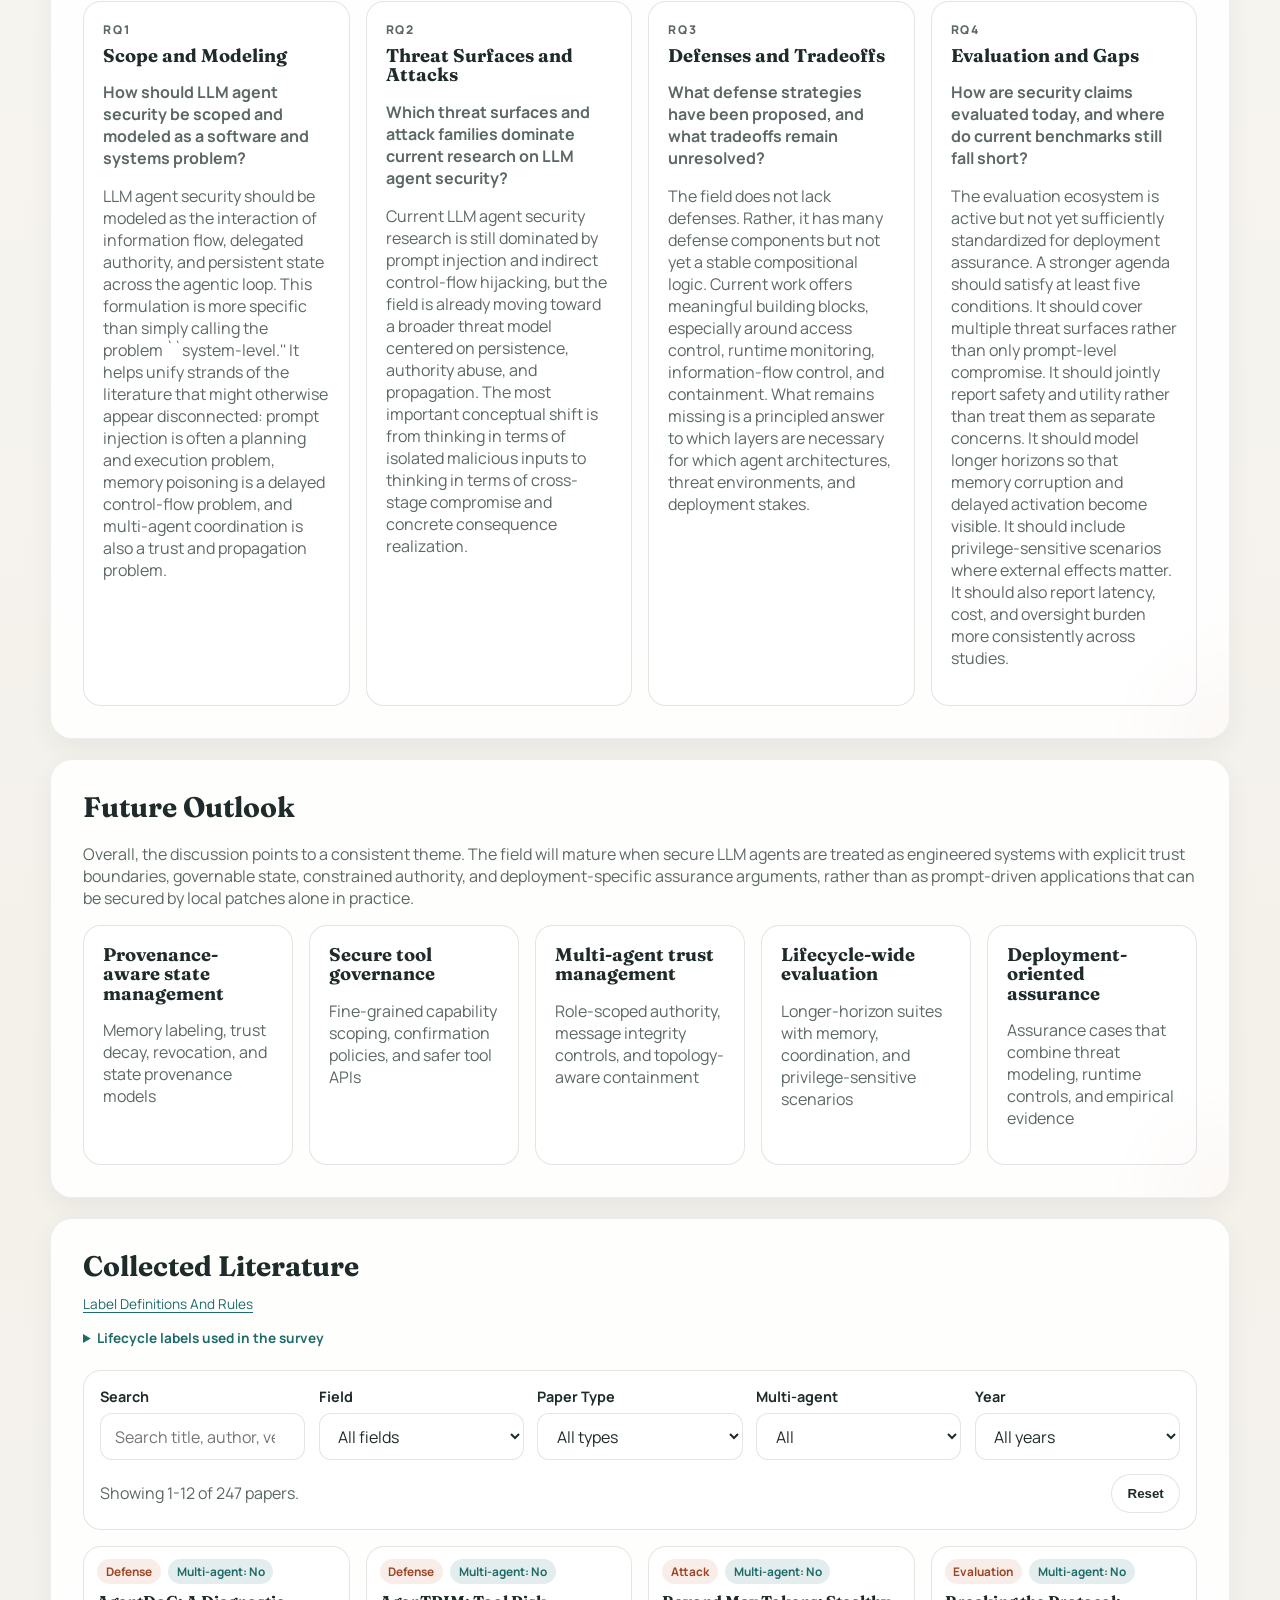
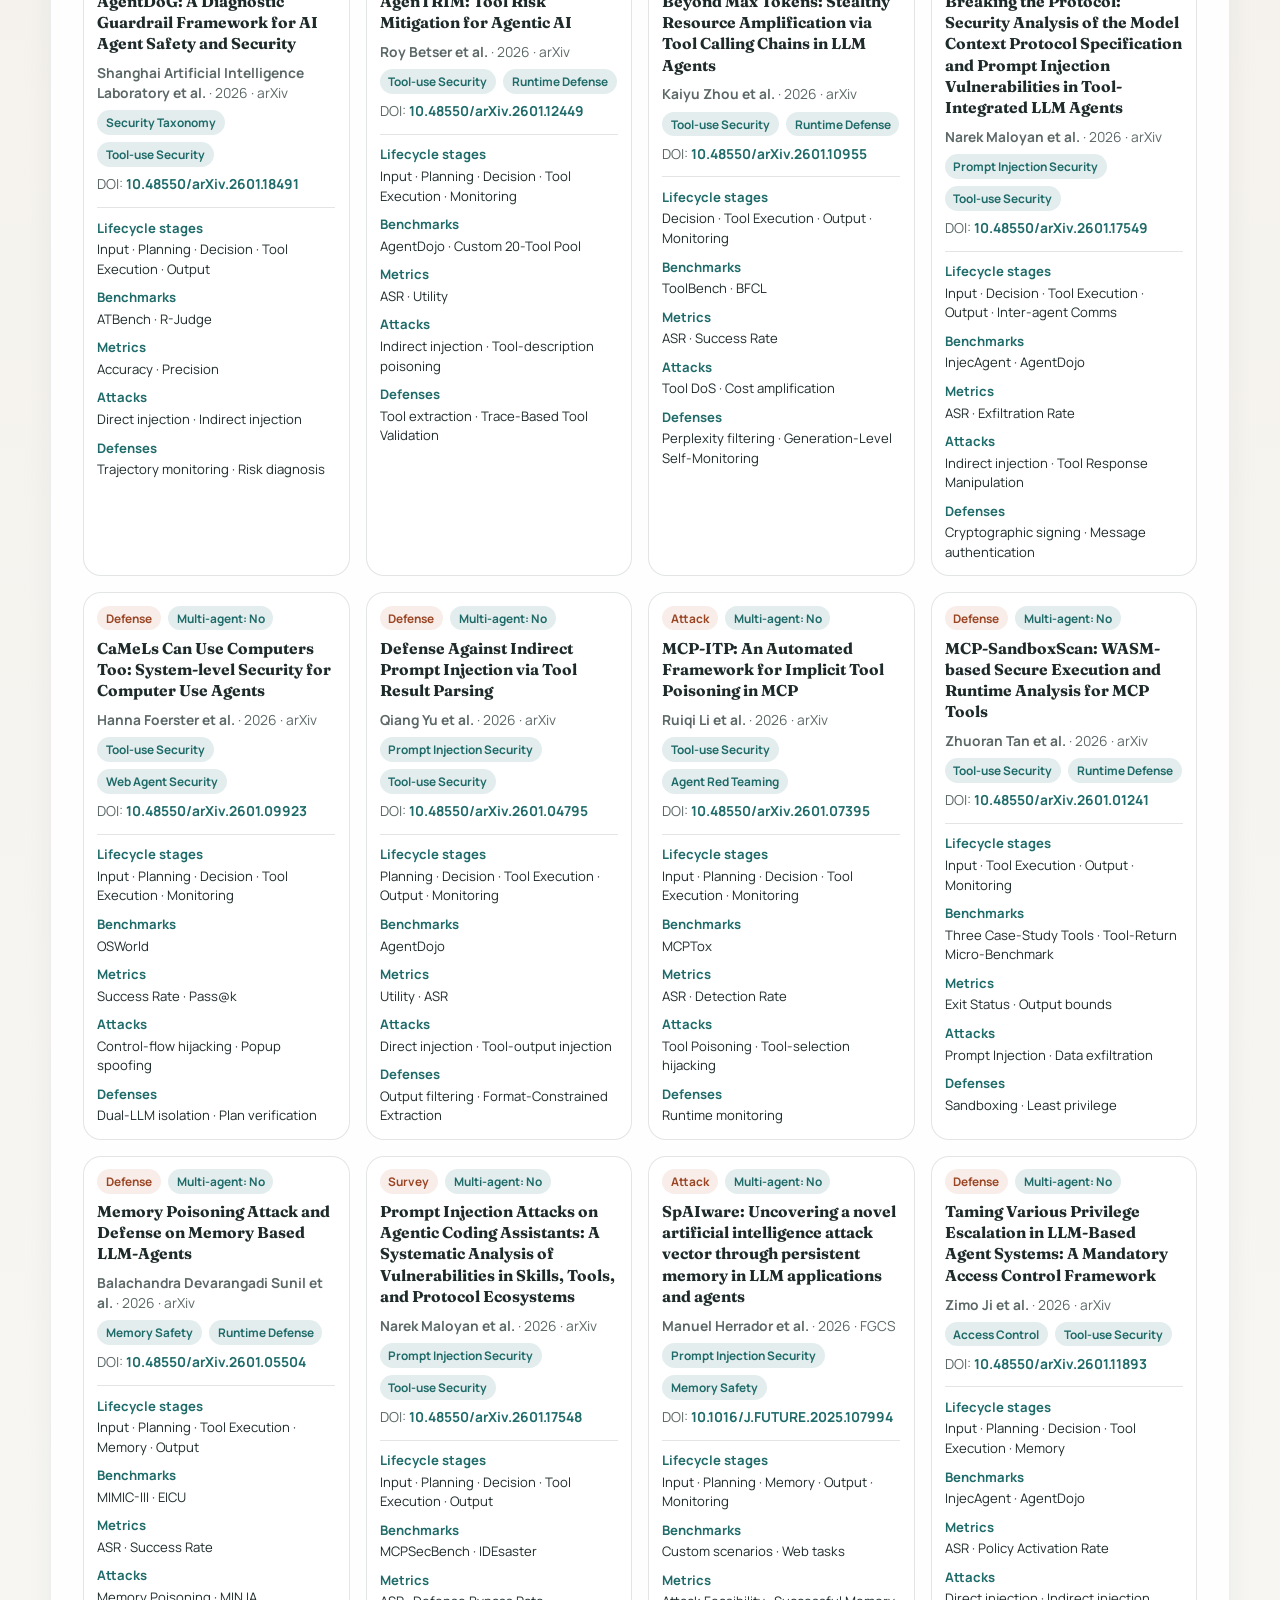
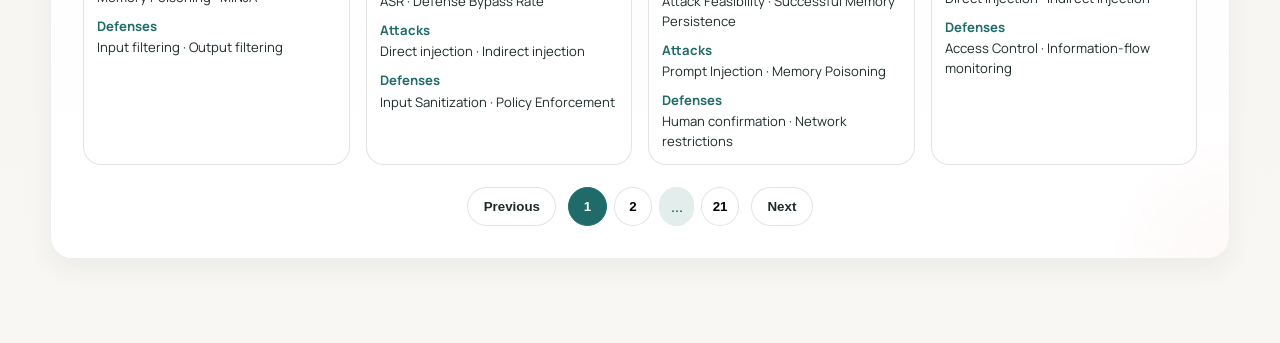
==== commit 2312838c: "Remove standalone ASR explanation from literature section" ====
--- a/index.html
+++ b/index.html
@@ -86,7 +86,6 @@
           <div class="section-heading">
 
             <h2>Collected Literature</h2>
-            <p class="annotation-note">ASR means attack success rate.</p>
             <p class="annotation-note"><a href="./labeling-guide.html">Label Definitions And Rules</a></p>
             <details class="lifecycle-guide">
               <summary>Lifecycle labels used in the survey</summary>
